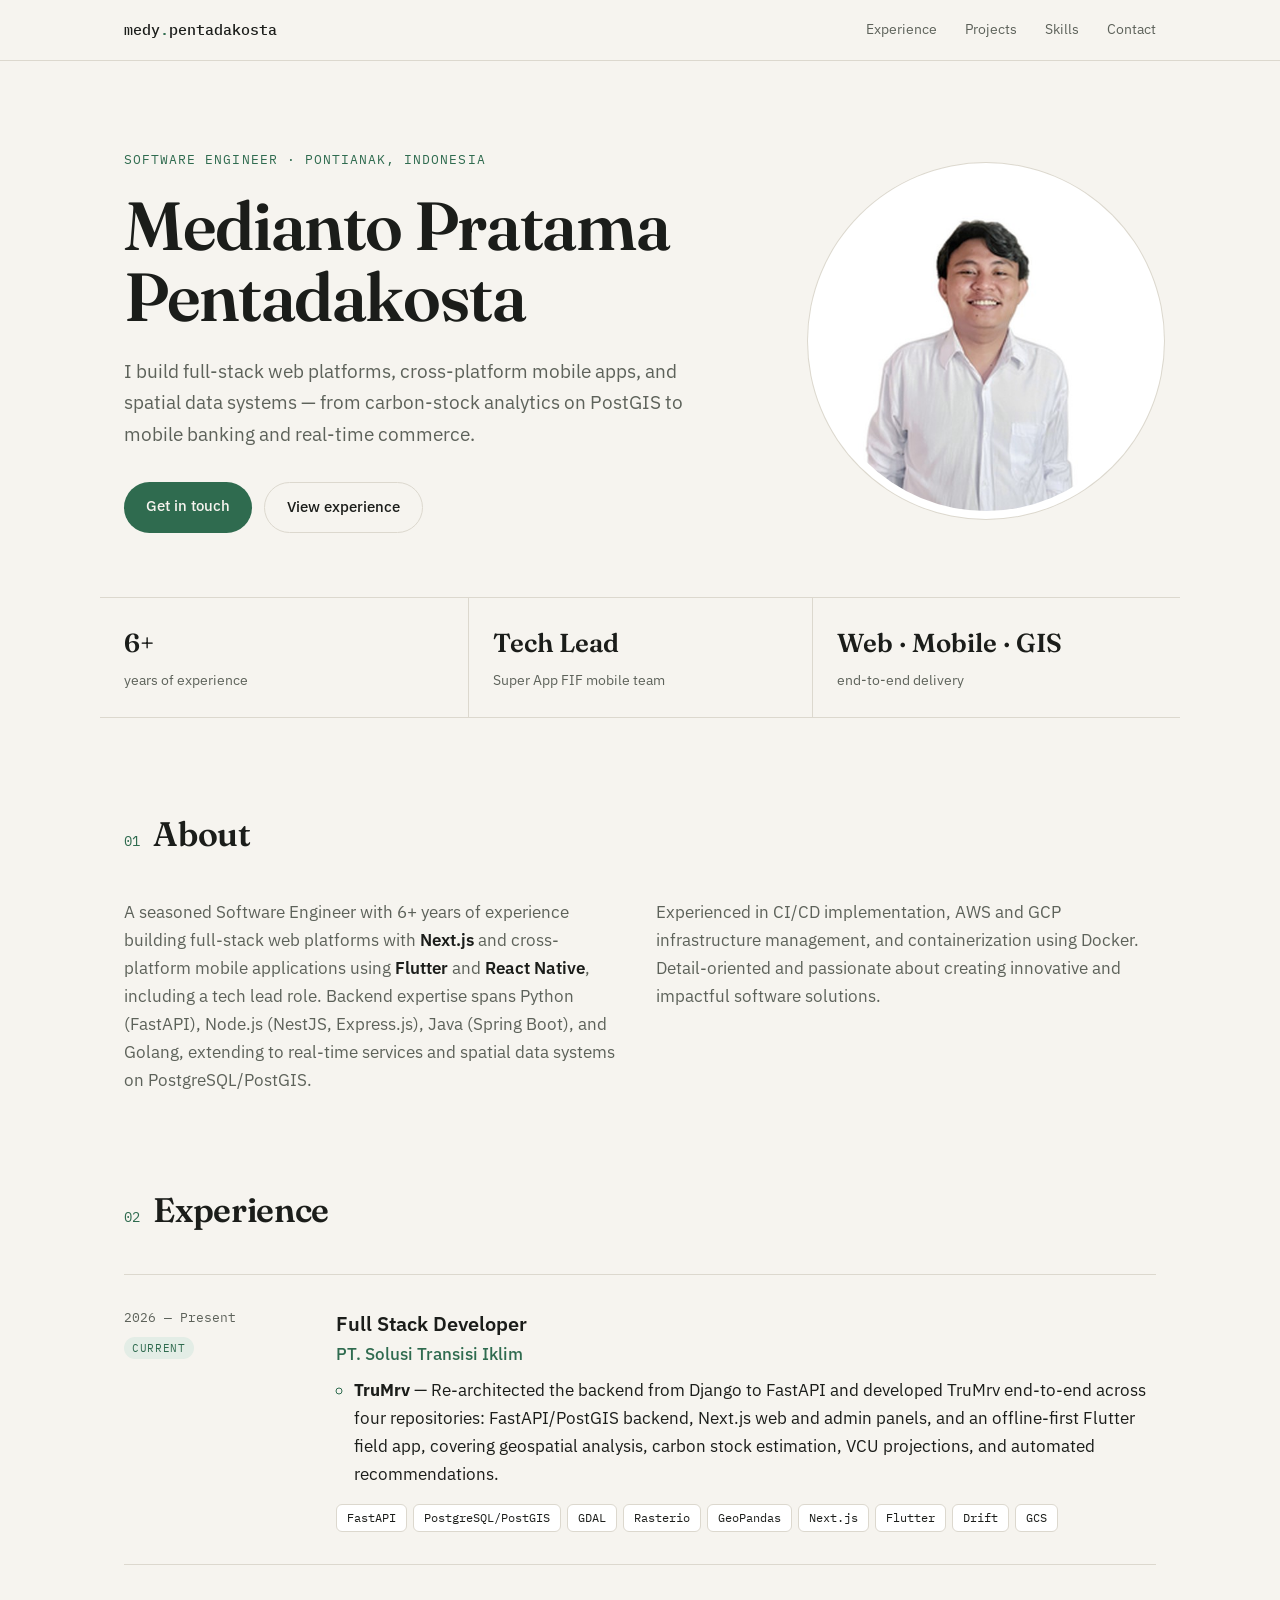
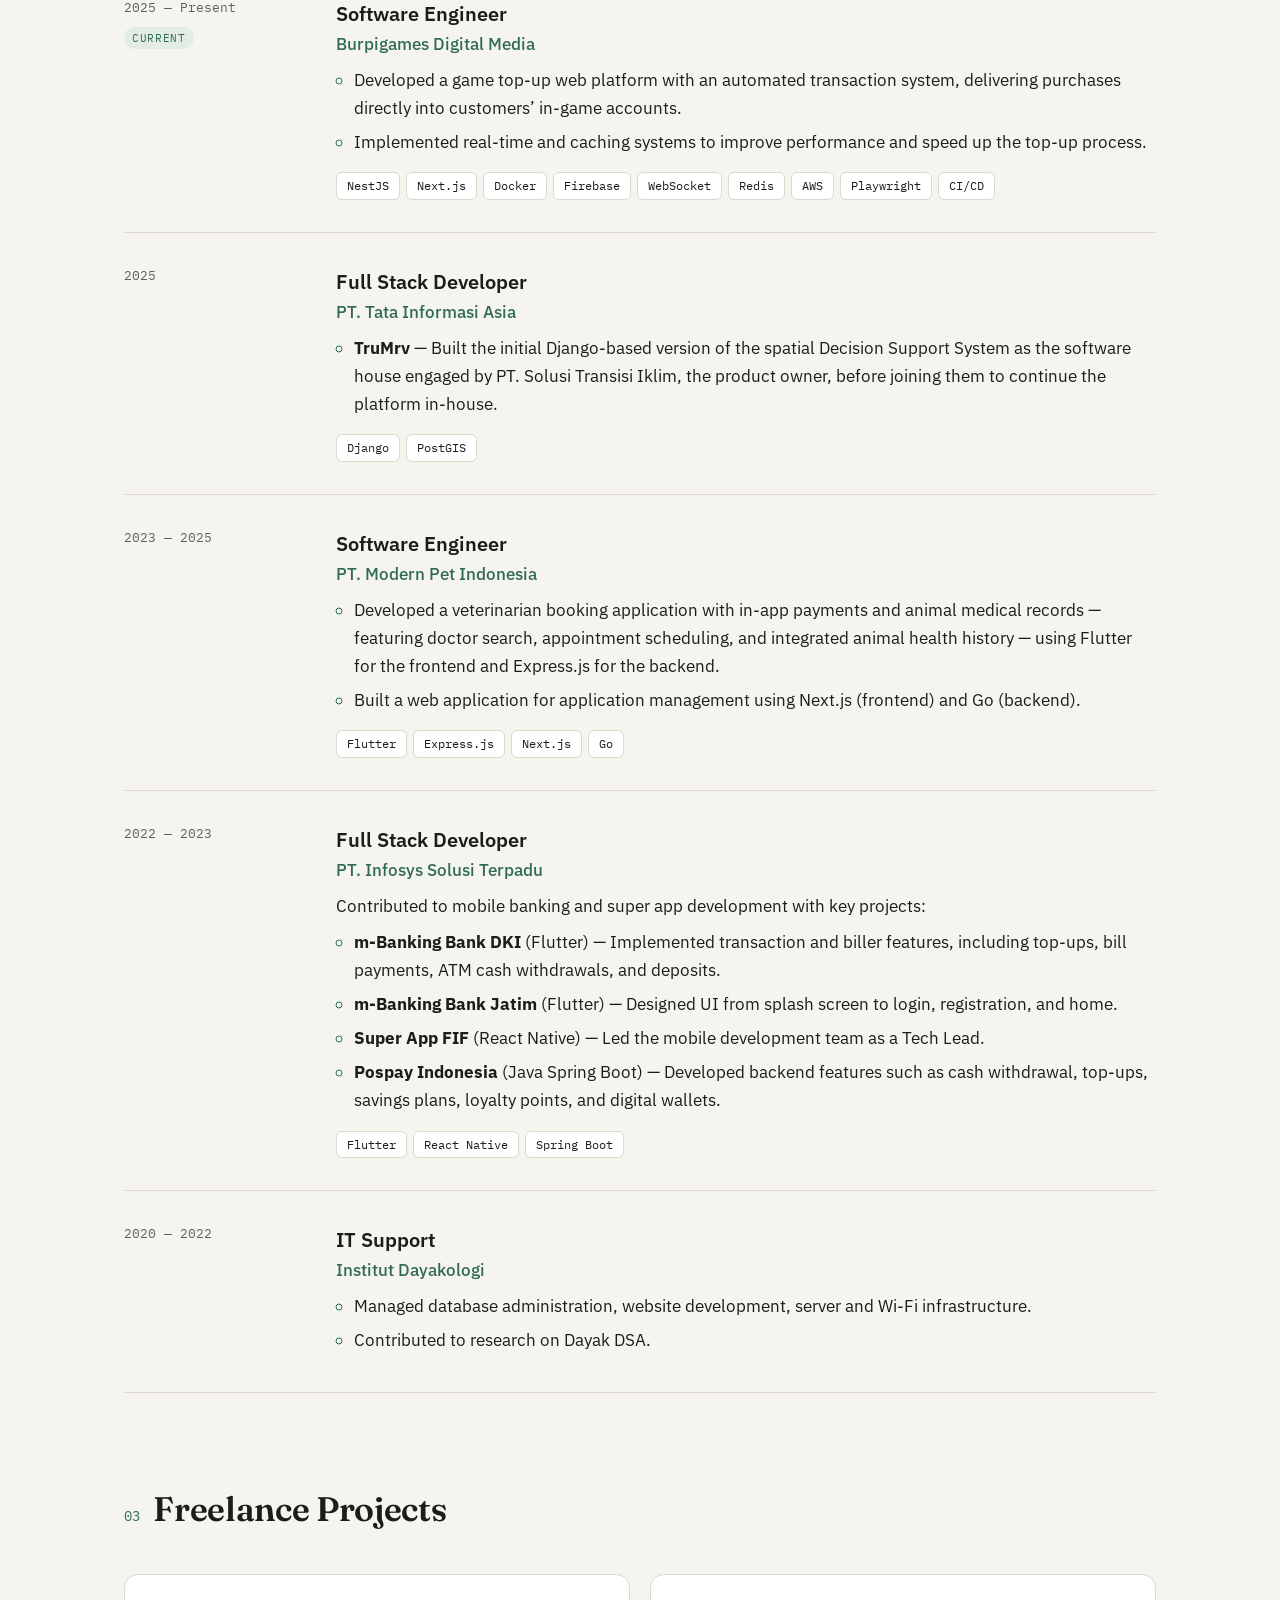
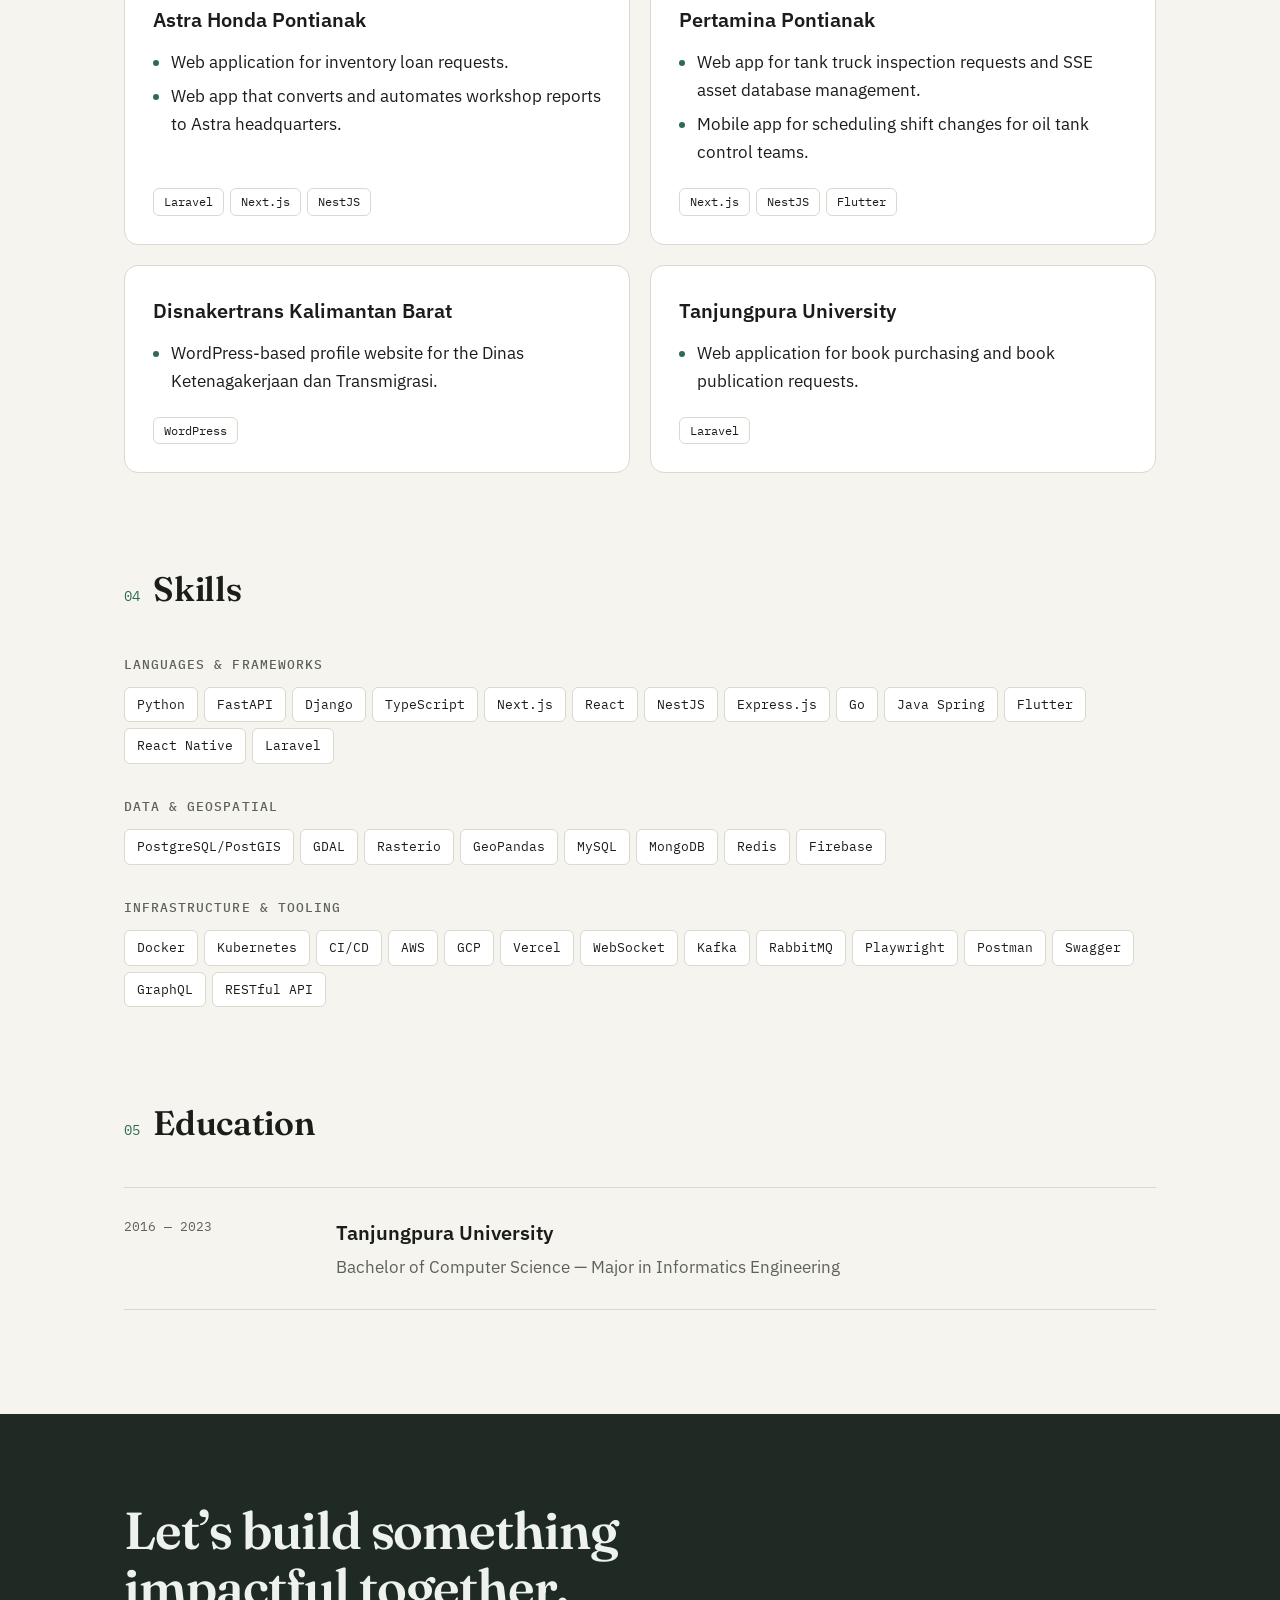
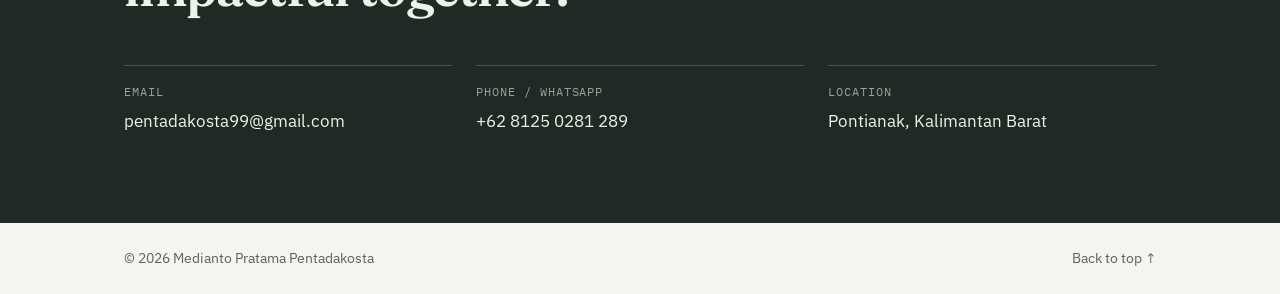
==== index.html @ 388cc9a1 "init" ====
<!doctype html>
<html lang="en">
<head>
  <meta charset="utf-8">
  <meta name="viewport" content="width=device-width, initial-scale=1">
  <title>Medianto Pratama Pentadakosta — Software Engineer</title>
  <meta name="description" content="Software Engineer with 6+ years of experience building full-stack web platforms, cross-platform mobile apps, and geospatial systems.">
  <link rel="preconnect" href="https://fonts.googleapis.com">
  <link rel="preconnect" href="https://fonts.gstatic.com" crossorigin>
  <link href="https://fonts.googleapis.com/css2?family=Fraunces:opsz,wght@9..144,400;9..144,600&family=IBM+Plex+Mono:wght@400;500&family=IBM+Plex+Sans:wght@400;500;600&display=swap" rel="stylesheet">
  <link rel="stylesheet" href="style.css">
</head>
<body>
  <header class="topbar">
    <div class="wrap topbar-inner">
      <a href="#top" class="brand">medy<span>.</span>pentadakosta</a>
      <nav class="nav">
        <a href="#experience">Experience</a>
        <a href="#projects">Projects</a>
        <a href="#skills">Skills</a>
        <a href="#contact">Contact</a>
      </nav>
    </div>
  </header>

  <main id="top">
    <!-- Hero -->
    <section class="hero wrap">
      <div class="hero-text">
        <p class="eyebrow">Software Engineer · Pontianak, Indonesia</p>
        <h1>Medianto Pratama<br>Pentadakosta</h1>
        <p class="lead">
          I build full-stack web platforms, cross-platform mobile apps, and
          spatial data systems — from carbon-stock analytics on PostGIS to
          mobile banking and real-time commerce.
        </p>
        <div class="hero-actions">
          <a class="btn btn-primary" href="mailto:pentadakosta99@gmail.com">Get in touch</a>
          <a class="btn btn-ghost" href="#experience">View experience</a>
        </div>
      </div>
      <figure class="hero-photo">
        <img src="assets/profile.jpg" alt="Portrait of Medianto Pratama Pentadakosta" width="520" height="520">
      </figure>
    </section>

    <!-- Stats -->
    <section class="wrap stats" aria-label="Highlights">
      <div class="stat"><strong>6+</strong><span>years of experience</span></div>
      <div class="stat"><strong>Tech Lead</strong><span>Super App FIF mobile team</span></div>
      <div class="stat"><strong>Web · Mobile · GIS</strong><span>end-to-end delivery</span></div>
    </section>

    <!-- About -->
    <section class="wrap section" id="about">
      <h2 class="section-title"><span class="num">01</span> About</h2>
      <div class="about">
        <p>
          A seasoned Software Engineer with 6+ years of experience building
          full-stack web platforms with <b>Next.js</b> and cross-platform mobile
          applications using <b>Flutter</b> and <b>React Native</b>, including a
          tech lead role. Backend expertise spans Python (FastAPI), Node.js
          (NestJS, Express.js), Java (Spring Boot), and Golang, extending to
          real-time services and spatial data systems on PostgreSQL/PostGIS.
        </p>
        <p>
          Experienced in CI/CD implementation, AWS and GCP infrastructure
          management, and containerization using Docker. Detail-oriented and
          passionate about creating innovative and impactful software solutions.
        </p>
      </div>
    </section>

    <!-- Experience -->
    <section class="wrap section" id="experience">
      <h2 class="section-title"><span class="num">02</span> Experience</h2>

      <ol class="timeline">
        <li class="job">
          <div class="job-meta">
            <span class="period">2026 — Present</span>
            <span class="badge">Current</span>
          </div>
          <div class="job-body">
            <h3>Full Stack Developer</h3>
            <p class="company">PT. Solusi Transisi Iklim</p>
            <ul>
              <li><b>TruMrv</b> — Re-architected the backend from Django to FastAPI and developed TruMrv end-to-end across four repositories: FastAPI/PostGIS backend, Next.js web and admin panels, and an offline-first Flutter field app, covering geospatial analysis, carbon stock estimation, VCU projections, and automated recommendations.</li>
            </ul>
            <ul class="tags">
              <li>FastAPI</li><li>PostgreSQL/PostGIS</li><li>GDAL</li><li>Rasterio</li><li>GeoPandas</li><li>Next.js</li><li>Flutter</li><li>Drift</li><li>GCS</li>
            </ul>
          </div>
        </li>

        <li class="job">
          <div class="job-meta">
            <span class="period">2025 — Present</span>
            <span class="badge">Current</span>
          </div>
          <div class="job-body">
            <h3>Software Engineer</h3>
            <p class="company">Burpigames Digital Media</p>
            <ul>
              <li>Developed a game top-up web platform with an automated transaction system, delivering purchases directly into customers’ in-game accounts.</li>
              <li>Implemented real-time and caching systems to improve performance and speed up the top-up process.</li>
            </ul>
            <ul class="tags">
              <li>NestJS</li><li>Next.js</li><li>Docker</li><li>Firebase</li><li>WebSocket</li><li>Redis</li><li>AWS</li><li>Playwright</li><li>CI/CD</li>
            </ul>
          </div>
        </li>

        <li class="job">
          <div class="job-meta">
            <span class="period">2025</span>
          </div>
          <div class="job-body">
            <h3>Full Stack Developer</h3>
            <p class="company">PT. Tata Informasi Asia</p>
            <ul>
              <li><b>TruMrv</b> — Built the initial Django-based version of the spatial Decision Support System as the software house engaged by PT. Solusi Transisi Iklim, the product owner, before joining them to continue the platform in-house.</li>
            </ul>
            <ul class="tags"><li>Django</li><li>PostGIS</li></ul>
          </div>
        </li>

        <li class="job">
          <div class="job-meta">
            <span class="period">2023 — 2025</span>
          </div>
          <div class="job-body">
            <h3>Software Engineer</h3>
            <p class="company">PT. Modern Pet Indonesia</p>
            <ul>
              <li>Developed a veterinarian booking application with in-app payments and animal medical records — featuring doctor search, appointment scheduling, and integrated animal health history — using Flutter for the frontend and Express.js for the backend.</li>
              <li>Built a web application for application management using Next.js (frontend) and Go (backend).</li>
            </ul>
            <ul class="tags"><li>Flutter</li><li>Express.js</li><li>Next.js</li><li>Go</li></ul>
          </div>
        </li>

        <li class="job">
          <div class="job-meta">
            <span class="period">2022 — 2023</span>
          </div>
          <div class="job-body">
            <h3>Full Stack Developer</h3>
            <p class="company">PT. Infosys Solusi Terpadu</p>
            <p>Contributed to mobile banking and super app development with key projects:</p>
            <ul>
              <li><b>m-Banking Bank DKI</b> (Flutter) — Implemented transaction and biller features, including top-ups, bill payments, ATM cash withdrawals, and deposits.</li>
              <li><b>m-Banking Bank Jatim</b> (Flutter) — Designed UI from splash screen to login, registration, and home.</li>
              <li><b>Super App FIF</b> (React Native) — Led the mobile development team as a Tech Lead.</li>
              <li><b>Pospay Indonesia</b> (Java Spring Boot) — Developed backend features such as cash withdrawal, top-ups, savings plans, loyalty points, and digital wallets.</li>
            </ul>
            <ul class="tags"><li>Flutter</li><li>React Native</li><li>Spring Boot</li></ul>
          </div>
        </li>

        <li class="job">
          <div class="job-meta">
            <span class="period">2020 — 2022</span>
          </div>
          <div class="job-body">
            <h3>IT Support</h3>
            <p class="company">Institut Dayakologi</p>
            <ul>
              <li>Managed database administration, website development, server and Wi-Fi infrastructure.</li>
              <li>Contributed to research on Dayak DSA.</li>
            </ul>
          </div>
        </li>
      </ol>
    </section>

    <!-- Freelance -->
    <section class="wrap section" id="projects">
      <h2 class="section-title"><span class="num">03</span> Freelance Projects</h2>
      <div class="cards">
        <article class="card">
          <h3>Astra Honda Pontianak</h3>
          <ul>
            <li>Web application for inventory loan requests.</li>
            <li>Web app that converts and automates workshop reports to Astra headquarters.</li>
          </ul>
          <ul class="tags"><li>Laravel</li><li>Next.js</li><li>NestJS</li></ul>
        </article>
        <article class="card">
          <h3>Pertamina Pontianak</h3>
          <ul>
            <li>Web app for tank truck inspection requests and SSE asset database management.</li>
            <li>Mobile app for scheduling shift changes for oil tank control teams.</li>
          </ul>
          <ul class="tags"><li>Next.js</li><li>NestJS</li><li>Flutter</li></ul>
        </article>
        <article class="card">
          <h3>Disnakertrans Kalimantan Barat</h3>
          <ul>
            <li>WordPress-based profile website for the Dinas Ketenagakerjaan dan Transmigrasi.</li>
          </ul>
          <ul class="tags"><li>WordPress</li></ul>
        </article>
        <article class="card">
          <h3>Tanjungpura University</h3>
          <ul>
            <li>Web application for book purchasing and book publication requests.</li>
          </ul>
          <ul class="tags"><li>Laravel</li></ul>
        </article>
      </div>
    </section>

    <!-- Skills -->
    <section class="wrap section" id="skills">
      <h2 class="section-title"><span class="num">04</span> Skills</h2>
      <div class="skills">
        <div class="skill-group">
          <h3>Languages &amp; Frameworks</h3>
          <ul class="tags tags-lg">
            <li>Python</li><li>FastAPI</li><li>Django</li><li>TypeScript</li><li>Next.js</li><li>React</li><li>NestJS</li><li>Express.js</li><li>Go</li><li>Java Spring</li><li>Flutter</li><li>React Native</li><li>Laravel</li>
          </ul>
        </div>
        <div class="skill-group">
          <h3>Data &amp; Geospatial</h3>
          <ul class="tags tags-lg">
            <li>PostgreSQL/PostGIS</li><li>GDAL</li><li>Rasterio</li><li>GeoPandas</li><li>MySQL</li><li>MongoDB</li><li>Redis</li><li>Firebase</li>
          </ul>
        </div>
        <div class="skill-group">
          <h3>Infrastructure &amp; Tooling</h3>
          <ul class="tags tags-lg">
            <li>Docker</li><li>Kubernetes</li><li>CI/CD</li><li>AWS</li><li>GCP</li><li>Vercel</li><li>WebSocket</li><li>Kafka</li><li>RabbitMQ</li><li>Playwright</li><li>Postman</li><li>Swagger</li><li>GraphQL</li><li>RESTful API</li>
          </ul>
        </div>
      </div>
    </section>

    <!-- Education -->
    <section class="wrap section" id="education">
      <h2 class="section-title"><span class="num">05</span> Education</h2>
      <div class="edu">
        <span class="period">2016 — 2023</span>
        <div>
          <h3>Tanjungpura University</h3>
          <p>Bachelor of Computer Science — Major in Informatics Engineering</p>
        </div>
      </div>
    </section>

    <!-- Contact -->
    <section class="contact" id="contact">
      <div class="wrap">
        <h2>Let’s build something<br>impactful together.</h2>
        <div class="contact-list">
          <a href="mailto:pentadakosta99@gmail.com">
            <span class="label">Email</span>
            pentadakosta99@gmail.com
          </a>
          <a href="https://wa.me/6281250281289">
            <span class="label">Phone / WhatsApp</span>
            +62 8125 0281 289
          </a>
          <div>
            <span class="label">Location</span>
            Pontianak, Kalimantan Barat
          </div>
        </div>
      </div>
    </section>
  </main>

  <footer class="footer wrap">
    <p>© 2026 Medianto Pratama Pentadakosta</p>
    <a href="#top">Back to top ↑</a>
  </footer>
</body>
</html>
---- style.css ----
:root {
  --bg: #f6f4ef;
  --surface: #ffffff;
  --ink: #1b1d1a;
  --muted: #5d625a;
  --line: #dcd8ce;
  --accent: #2f6b4f;
  --accent-soft: #e3ede6;
  --contact-bg: #1f2a24;
  --contact-ink: #eef2ec;

  --serif: "Fraunces", Georgia, serif;
  --sans: "IBM Plex Sans", system-ui, -apple-system, sans-serif;
  --mono: "IBM Plex Mono", ui-monospace, monospace;
}

@media (prefers-color-scheme: dark) {
  :root {
    --bg: #131614;
    --surface: #1a1e1b;
    --ink: #e9ece6;
    --muted: #9ba39a;
    --line: #2c322e;
    --accent: #7cc49e;
    --accent-soft: #1f2f26;
    --contact-bg: #0d100e;
    --contact-ink: #e9ece6;
  }
}

* { box-sizing: border-box; }

html { scroll-behavior: smooth; scroll-padding-top: 72px; }

body {
  margin: 0;
  background: var(--bg);
  color: var(--ink);
  font-family: var(--sans);
  font-size: 17px;
  line-height: 1.65;
  -webkit-font-smoothing: antialiased;
}

a { color: inherit; }

.wrap {
  width: 100%;
  max-width: 1080px;
  margin: 0 auto;
  padding: 0 24px;
}

/* Top bar */
.topbar {
  position: sticky;
  top: 0;
  z-index: 10;
  background: color-mix(in srgb, var(--bg) 85%, transparent);
  backdrop-filter: blur(10px);
  border-bottom: 1px solid var(--line);
}
.topbar-inner {
  display: flex;
  align-items: center;
  justify-content: space-between;
  height: 60px;
}
.brand {
  font-family: var(--mono);
  font-weight: 500;
  font-size: 15px;
  text-decoration: none;
}
.brand span { color: var(--accent); }
.nav { display: flex; gap: 28px; }
.nav a {
  font-size: 14px;
  color: var(--muted);
  text-decoration: none;
  transition: color .2s;
}
.nav a:hover { color: var(--ink); }

/* Hero */
.hero {
  display: grid;
  grid-template-columns: 1.4fr 1fr;
  gap: 56px;
  align-items: center;
  padding-top: 88px;
  padding-bottom: 64px;
}
.eyebrow {
  font-family: var(--mono);
  font-size: 13px;
  letter-spacing: .08em;
  text-transform: uppercase;
  color: var(--accent);
  margin: 0 0 20px;
}
h1 {
  font-family: var(--serif);
  font-weight: 600;
  font-size: clamp(40px, 6vw, 68px);
  line-height: 1.04;
  letter-spacing: -0.02em;
  margin: 0 0 24px;
}
.lead {
  font-size: 19px;
  color: var(--muted);
  max-width: 34em;
  margin: 0 0 32px;
}
.hero-actions { display: flex; gap: 12px; flex-wrap: wrap; }
.btn {
  display: inline-block;
  padding: 12px 22px;
  border-radius: 999px;
  font-size: 15px;
  font-weight: 500;
  text-decoration: none;
  transition: transform .15s, background .2s;
}
.btn:hover { transform: translateY(-1px); }
.btn-primary { background: var(--accent); color: var(--bg); }
.btn-ghost { border: 1px solid var(--line); }
.btn-ghost:hover { background: var(--surface); }

.hero-photo {
  margin: 0;
  justify-self: end;
  width: 100%;
  max-width: 340px;
  aspect-ratio: 1;
  border-radius: 50%;
  overflow: hidden;
  background: #fff;
  box-shadow: 0 0 0 8px var(--surface), 0 0 0 9px var(--line);
}
.hero-photo img { width: 100%; height: 100%; object-fit: cover; display: block; }

/* Stats */
.stats {
  display: grid;
  grid-template-columns: repeat(3, 1fr);
  border-top: 1px solid var(--line);
  border-bottom: 1px solid var(--line);
  padding-top: 0;
  padding-bottom: 0;
}
.stat { padding: 24px 0; }
.stat + .stat { padding-left: 24px; border-left: 1px solid var(--line); }
.stat strong {
  display: block;
  font-family: var(--serif);
  font-weight: 600;
  font-size: 26px;
}
.stat span { font-size: 14px; color: var(--muted); }

/* Sections */
.section { padding-top: 88px; }
.section-title {
  display: flex;
  align-items: baseline;
  gap: 14px;
  font-family: var(--serif);
  font-weight: 600;
  font-size: 34px;
  letter-spacing: -0.01em;
  margin: 0 0 36px;
}
.num {
  font-family: var(--mono);
  font-size: 14px;
  font-weight: 400;
  color: var(--accent);
}

.about {
  display: grid;
  grid-template-columns: 1fr 1fr;
  gap: 32px;
}
.about p { margin: 0; color: var(--muted); }
.about b { color: var(--ink); font-weight: 600; }

/* Timeline */
.timeline { list-style: none; margin: 0; padding: 0; }
.job {
  display: grid;
  grid-template-columns: 180px 1fr;
  gap: 32px;
  padding: 32px 0;
  border-top: 1px solid var(--line);
}
.job:last-child { border-bottom: 1px solid var(--line); }
.job-meta { display: flex; flex-direction: column; align-items: flex-start; gap: 8px; }
.period {
  font-family: var(--mono);
  font-size: 13px;
  color: var(--muted);
  white-space: nowrap;
}
.badge {
  font-family: var(--mono);
  font-size: 11px;
  text-transform: uppercase;
  letter-spacing: .06em;
  padding: 2px 8px;
  border-radius: 999px;
  background: var(--accent-soft);
  color: var(--accent);
}
.job h3, .card h3, .edu h3 {
  font-size: 20px;
  font-weight: 600;
  margin: 0;
}
.company { margin: 2px 0 14px; color: var(--accent); font-weight: 500; }
.job-body > p { margin: 0 0 8px; }
.job-body ul:not(.tags), .card ul:not(.tags) {
  margin: 0;
  padding-left: 18px;
}
.job-body li, .card li { margin-bottom: 6px; }
.job-body li::marker, .card li::marker { color: var(--accent); }

/* Tags */
.tags {
  list-style: none;
  display: flex;
  flex-wrap: wrap;
  gap: 6px;
  padding: 0;
  margin: 16px 0 0;
}
.tags li {
  font-family: var(--mono);
  font-size: 12px;
  padding: 3px 10px;
  border: 1px solid var(--line);
  border-radius: 6px;
  background: var(--surface);
  margin: 0;
}
.tags-lg li { font-size: 13px; padding: 6px 12px; }

/* Cards */
.cards {
  display: grid;
  grid-template-columns: repeat(2, 1fr);
  gap: 20px;
}
.card {
  background: var(--surface);
  border: 1px solid var(--line);
  border-radius: 14px;
  padding: 28px;
  display: flex;
  flex-direction: column;
  transition: border-color .2s, transform .2s;
}
.card:hover { border-color: var(--accent); transform: translateY(-2px); }
.card h3 { margin-bottom: 12px; }
.card .tags { margin-top: auto; padding-top: 16px; }

/* Skills */
.skills { display: grid; gap: 32px; }
.skill-group h3 {
  font-family: var(--mono);
  font-size: 13px;
  font-weight: 500;
  text-transform: uppercase;
  letter-spacing: .08em;
  color: var(--muted);
  margin: 0;
}
.skill-group .tags { margin-top: 12px; }

/* Education */
.edu {
  display: grid;
  grid-template-columns: 180px 1fr;
  gap: 32px;
  padding: 28px 0;
  border-top: 1px solid var(--line);
  border-bottom: 1px solid var(--line);
}
.edu p { margin: 4px 0 0; color: var(--muted); }

/* Contact */
.contact {
  margin-top: 104px;
  background: var(--contact-bg);
  color: var(--contact-ink);
  padding: 88px 0;
}
.contact h2 {
  font-family: var(--serif);
  font-weight: 600;
  font-size: clamp(32px, 5vw, 52px);
  line-height: 1.1;
  letter-spacing: -0.02em;
  margin: 0 0 48px;
}
.contact-list {
  display: grid;
  grid-template-columns: repeat(3, 1fr);
  gap: 24px;
}
.contact-list > * {
  display: block;
  text-decoration: none;
  padding-top: 16px;
  border-top: 1px solid rgba(255, 255, 255, .2);
  font-size: 17px;
  overflow-wrap: anywhere;
}
.contact-list a:hover { color: #9fd8b8; }
.label {
  display: block;
  font-family: var(--mono);
  font-size: 12px;
  text-transform: uppercase;
  letter-spacing: .08em;
  opacity: .6;
  margin-bottom: 6px;
}

.footer {
  display: flex;
  justify-content: space-between;
  padding-top: 24px;
  padding-bottom: 24px;
  font-size: 14px;
  color: var(--muted);
}
.footer p { margin: 0; }
.footer a { text-decoration: none; }

/* Responsive */
@media (max-width: 820px) {
  .nav { display: none; }
  .hero {
    grid-template-columns: 1fr;
    gap: 40px;
    padding-top: 48px;
  }
  .hero-photo { order: -1; justify-self: start; max-width: 160px; }
  .about, .cards, .contact-list { grid-template-columns: 1fr; }
  .stats { grid-template-columns: 1fr; }
  .stat + .stat { padding-left: 0; border-left: 0; border-top: 1px solid var(--line); }
  .job, .edu { grid-template-columns: 1fr; gap: 12px; }
  .job-meta { flex-direction: row; align-items: center; }
}

@media (max-width: 480px) {
  .wrap { padding: 0 16px; }
  body { font-size: 16px; }
  .section { padding-top: 64px; }
  .section-title { font-size: 28px; }
  .footer { flex-direction: column; gap: 8px; }
}
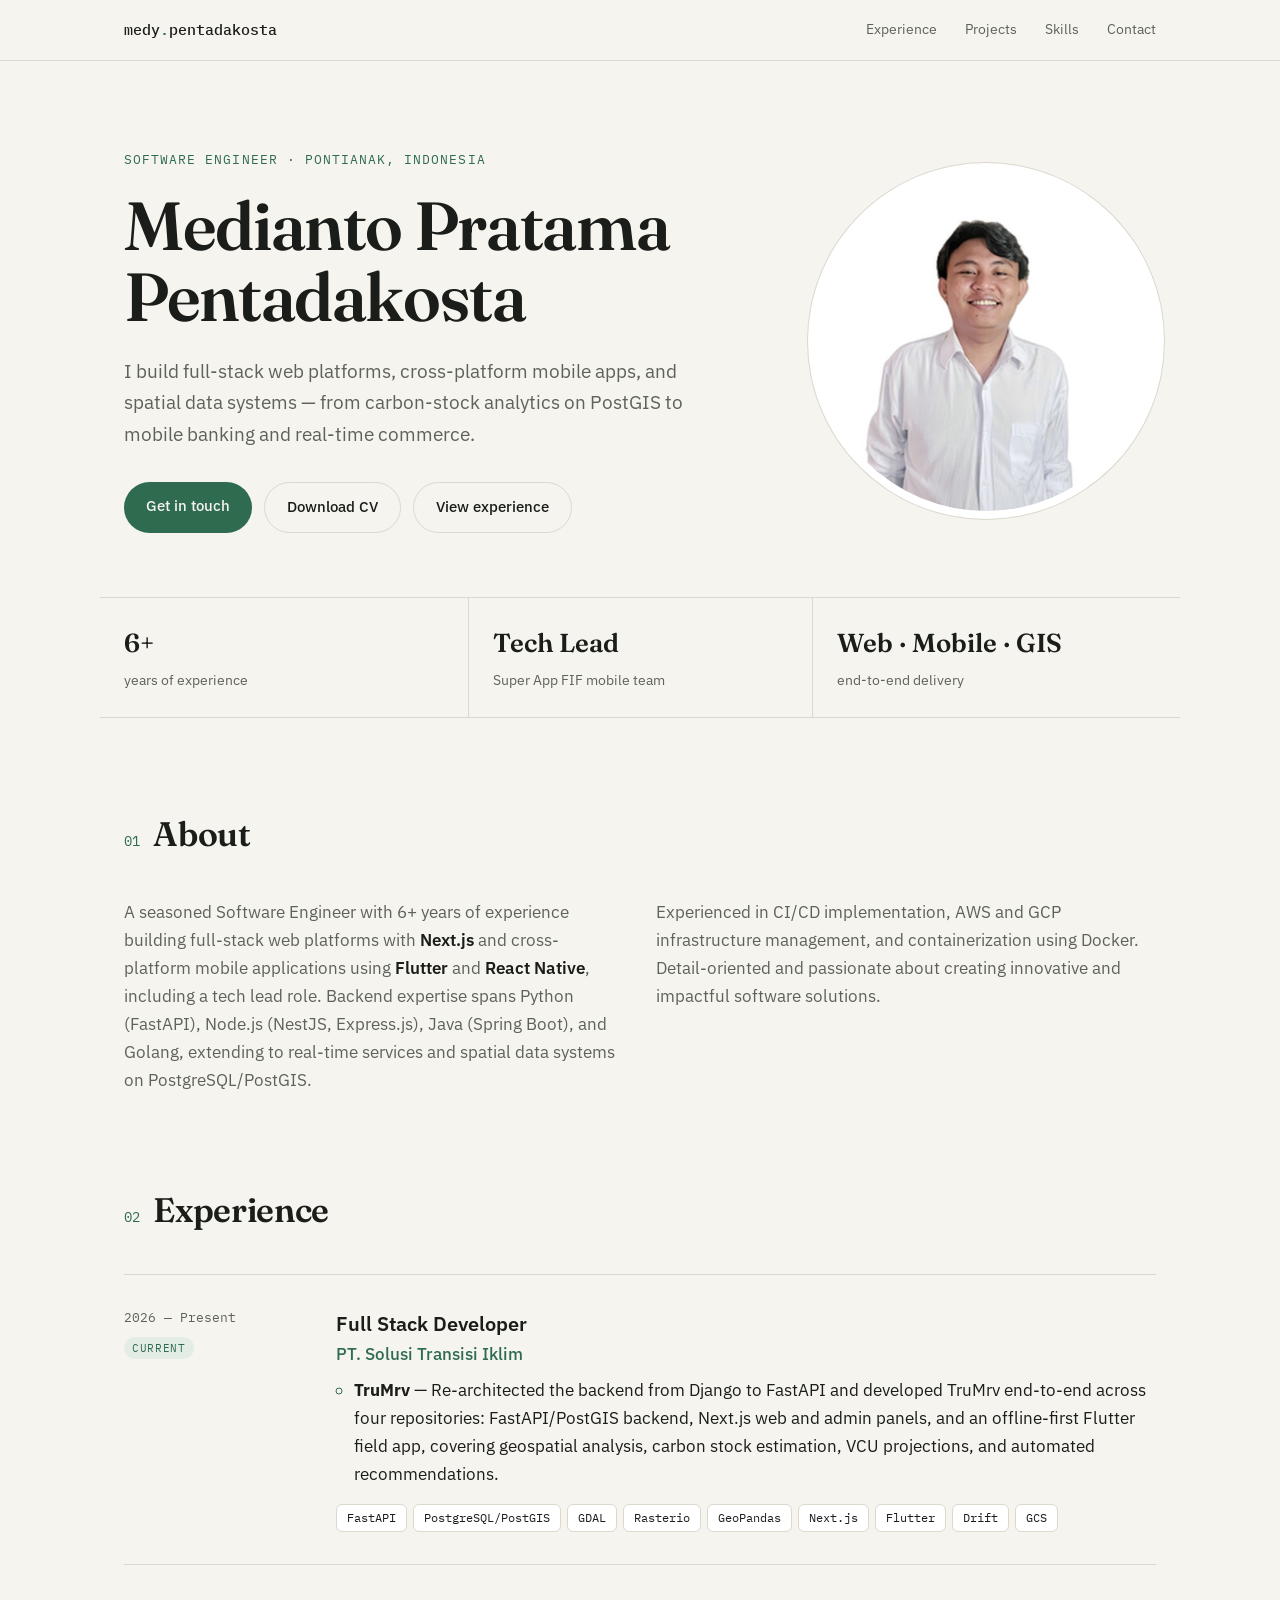
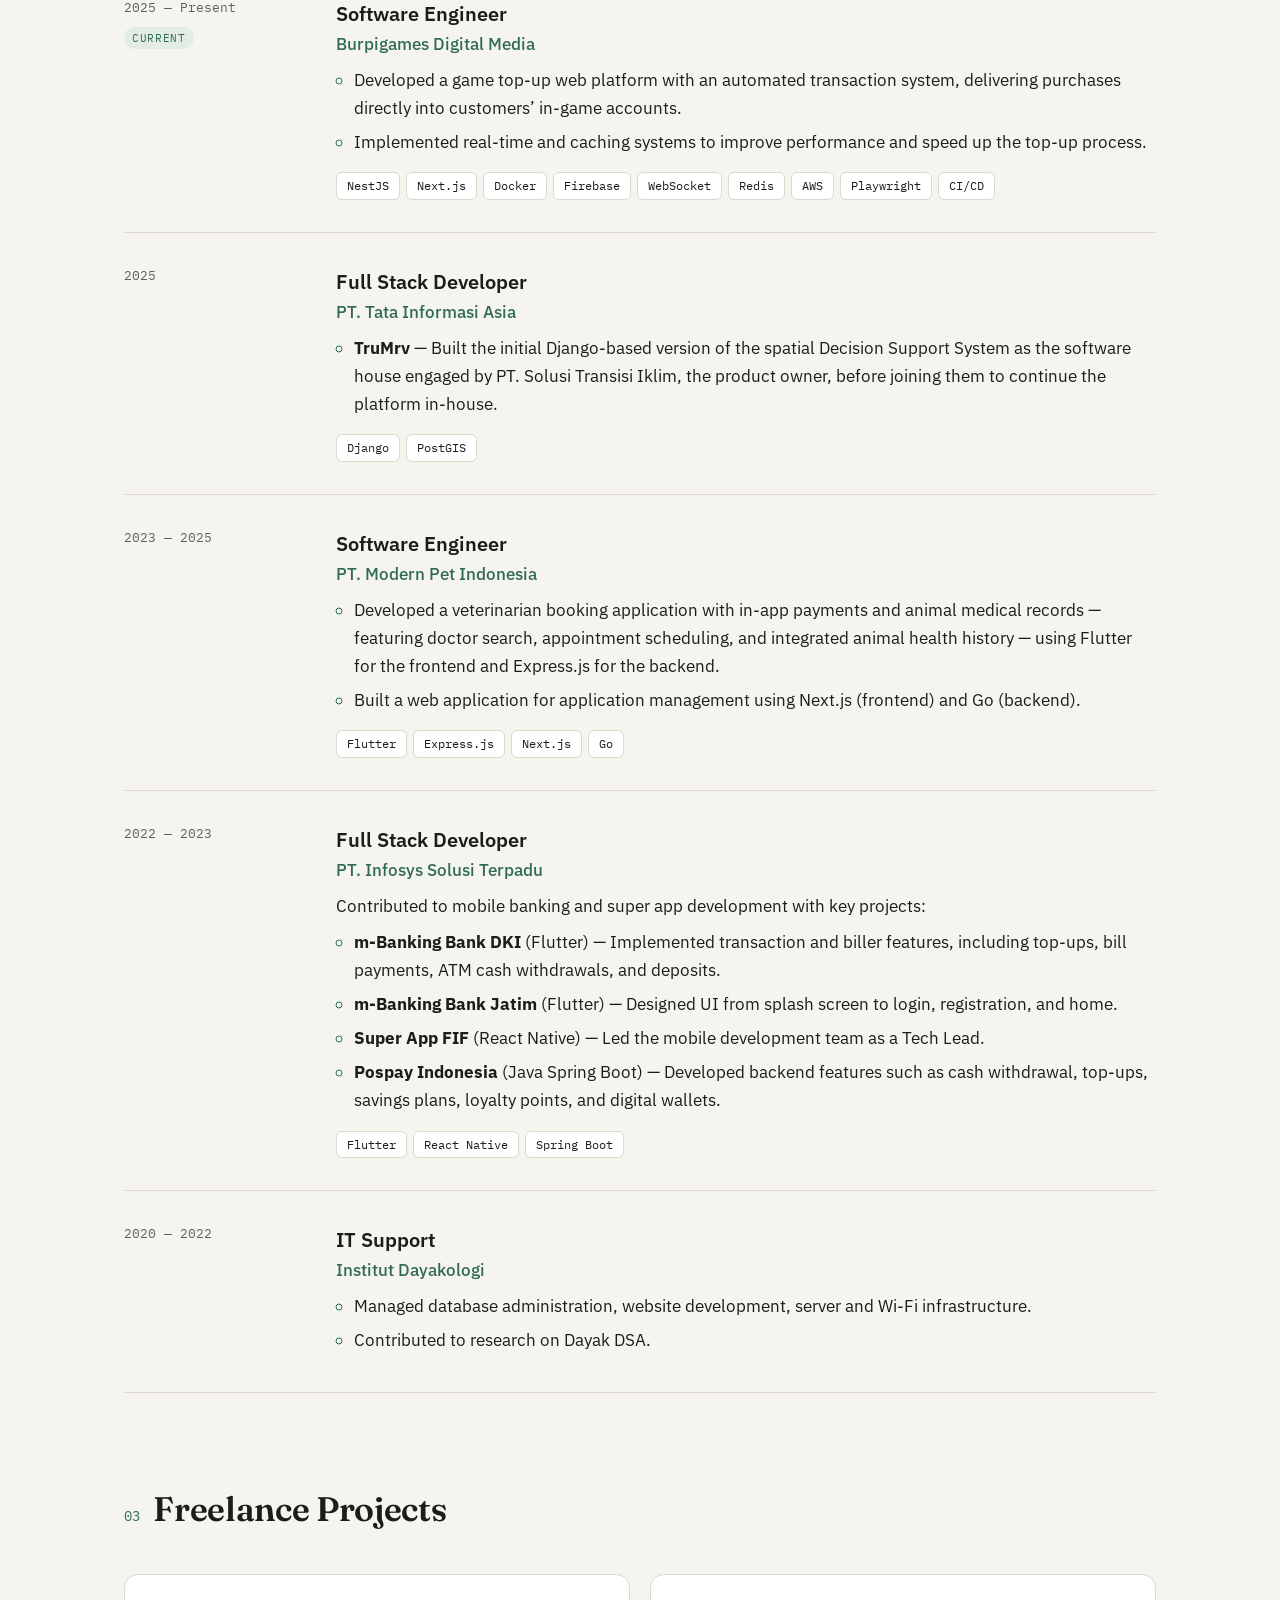
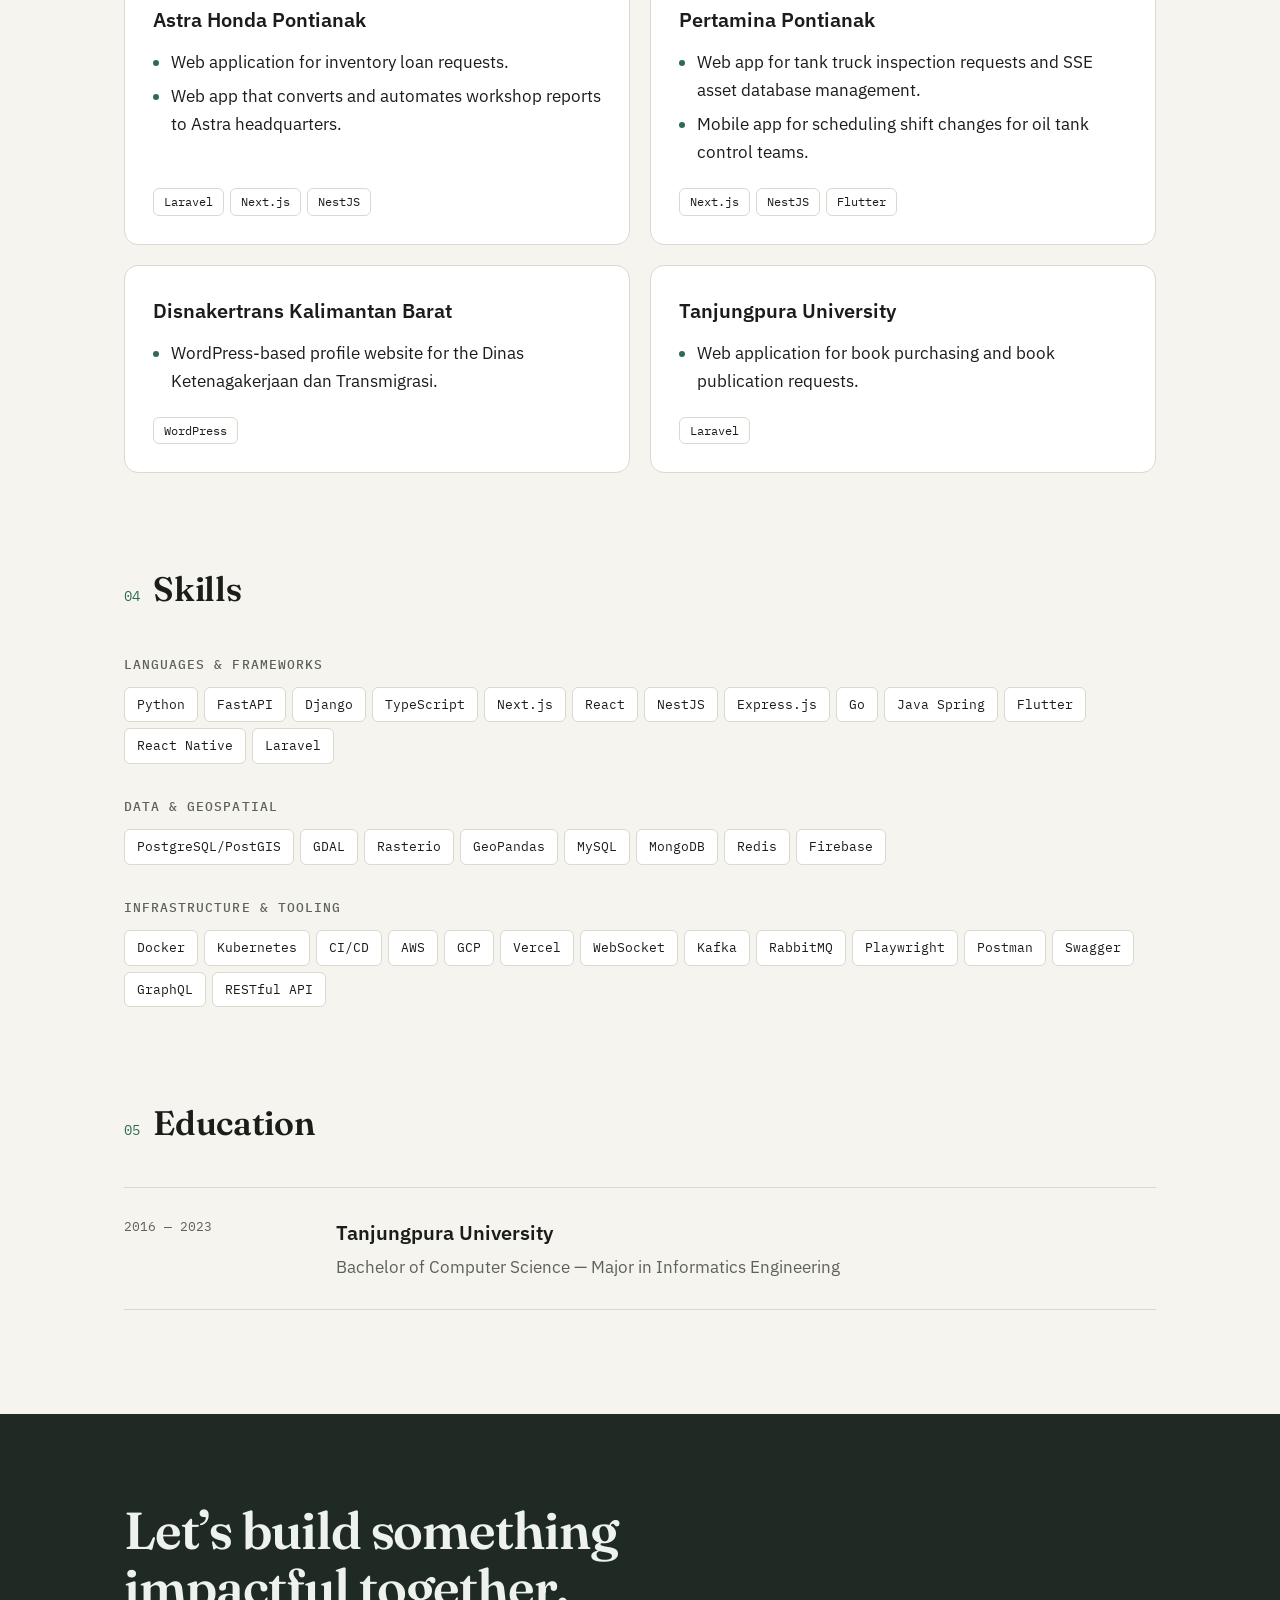
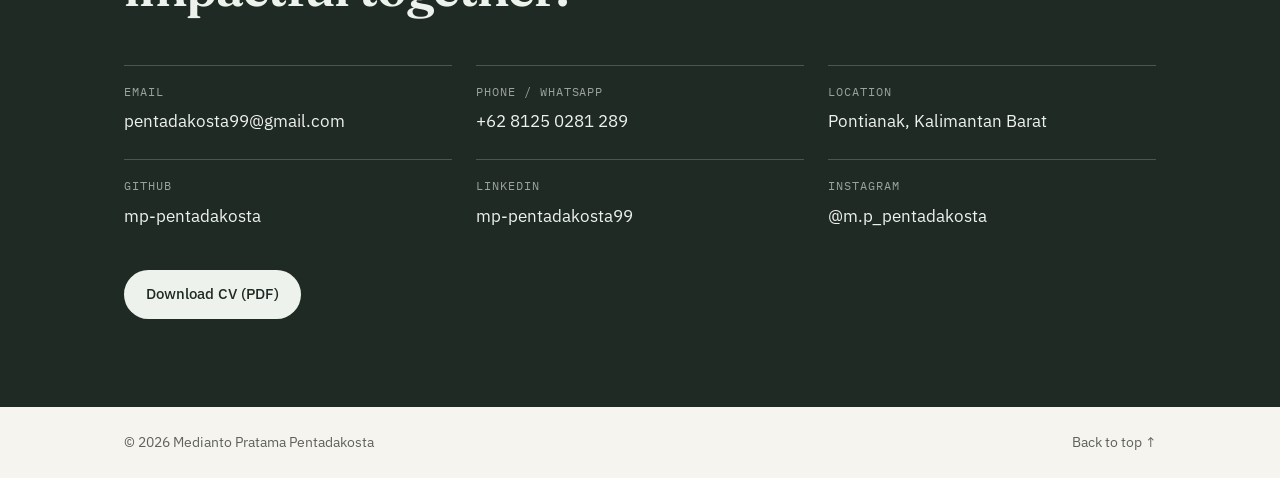
==== commit c4de2327: "Add CV downloads and social profile links" ====
--- a/index.html
+++ b/index.html
@@ -36,6 +36,7 @@
         </p>
         <div class="hero-actions">
           <a class="btn btn-primary" href="mailto:pentadakosta99@gmail.com">Get in touch</a>
+          <a class="btn btn-ghost" href="assets/Medianto-Pratama-Pentadakosta-CV.pdf" download>Download CV</a>
           <a class="btn btn-ghost" href="#experience">View experience</a>
         </div>
       </div>
@@ -265,7 +266,20 @@
             <span class="label">Location</span>
             Pontianak, Kalimantan Barat
           </div>
-        </div>
+          <a href="https://github.com/mp-pentadakosta" target="_blank" rel="noopener noreferrer">
+            <span class="label">GitHub</span>
+            mp-pentadakosta
+          </a>
+          <a href="https://www.linkedin.com/in/mp-pentadakosta99/" target="_blank" rel="noopener noreferrer">
+            <span class="label">LinkedIn</span>
+            mp-pentadakosta99
+          </a>
+          <a href="https://www.instagram.com/m.p_pentadakosta/" target="_blank" rel="noopener noreferrer">
+            <span class="label">Instagram</span>
+            @m.p_pentadakosta
+          </a>
+        </div>
+        <a class="btn btn-contact" href="assets/Medianto-Pratama-Pentadakosta-CV.pdf" download>Download CV (PDF)</a>
       </div>
     </section>
   </main>
--- a/style.css
+++ b/style.css
@@ -320,6 +320,11 @@
   overflow-wrap: anywhere;
 }
 .contact-list a:hover { color: #9fd8b8; }
+.btn-contact {
+  margin-top: 40px;
+  background: var(--contact-ink);
+  color: var(--contact-bg);
+}
 .label {
   display: block;
   font-family: var(--mono);
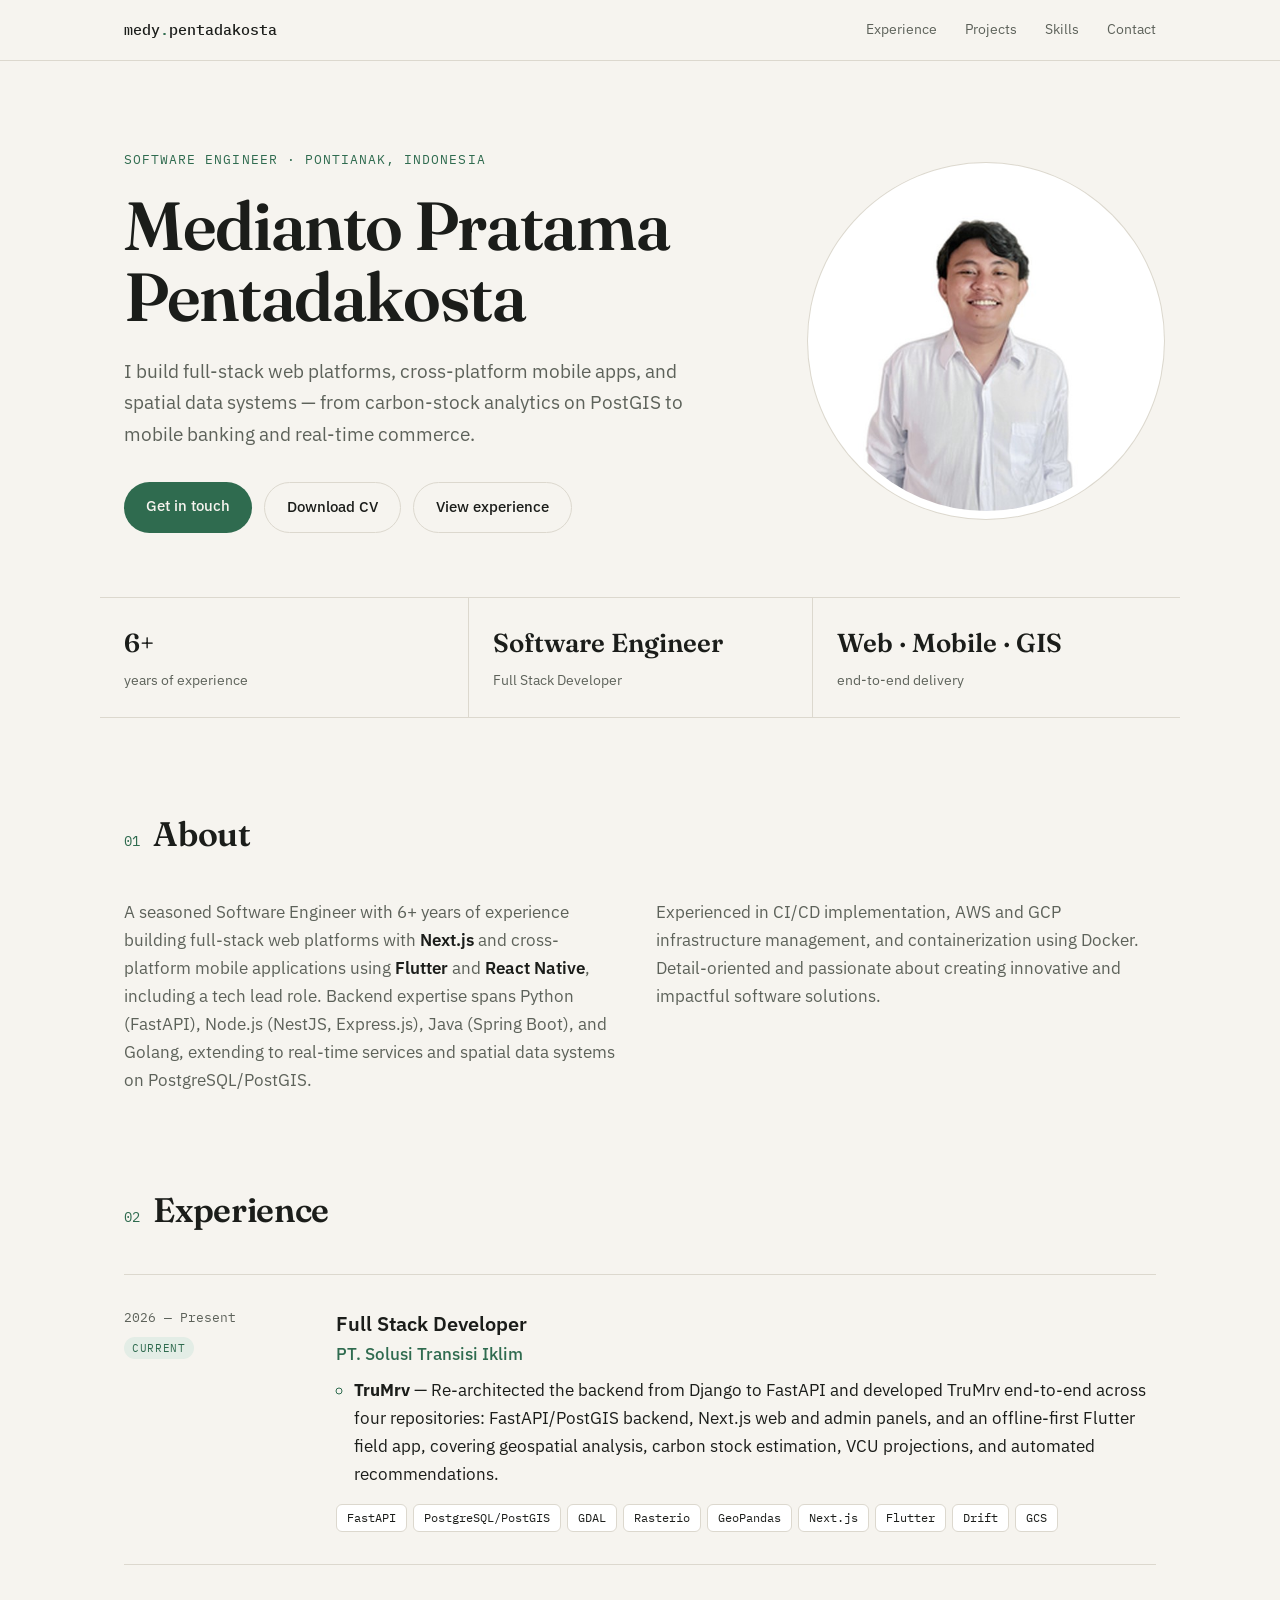
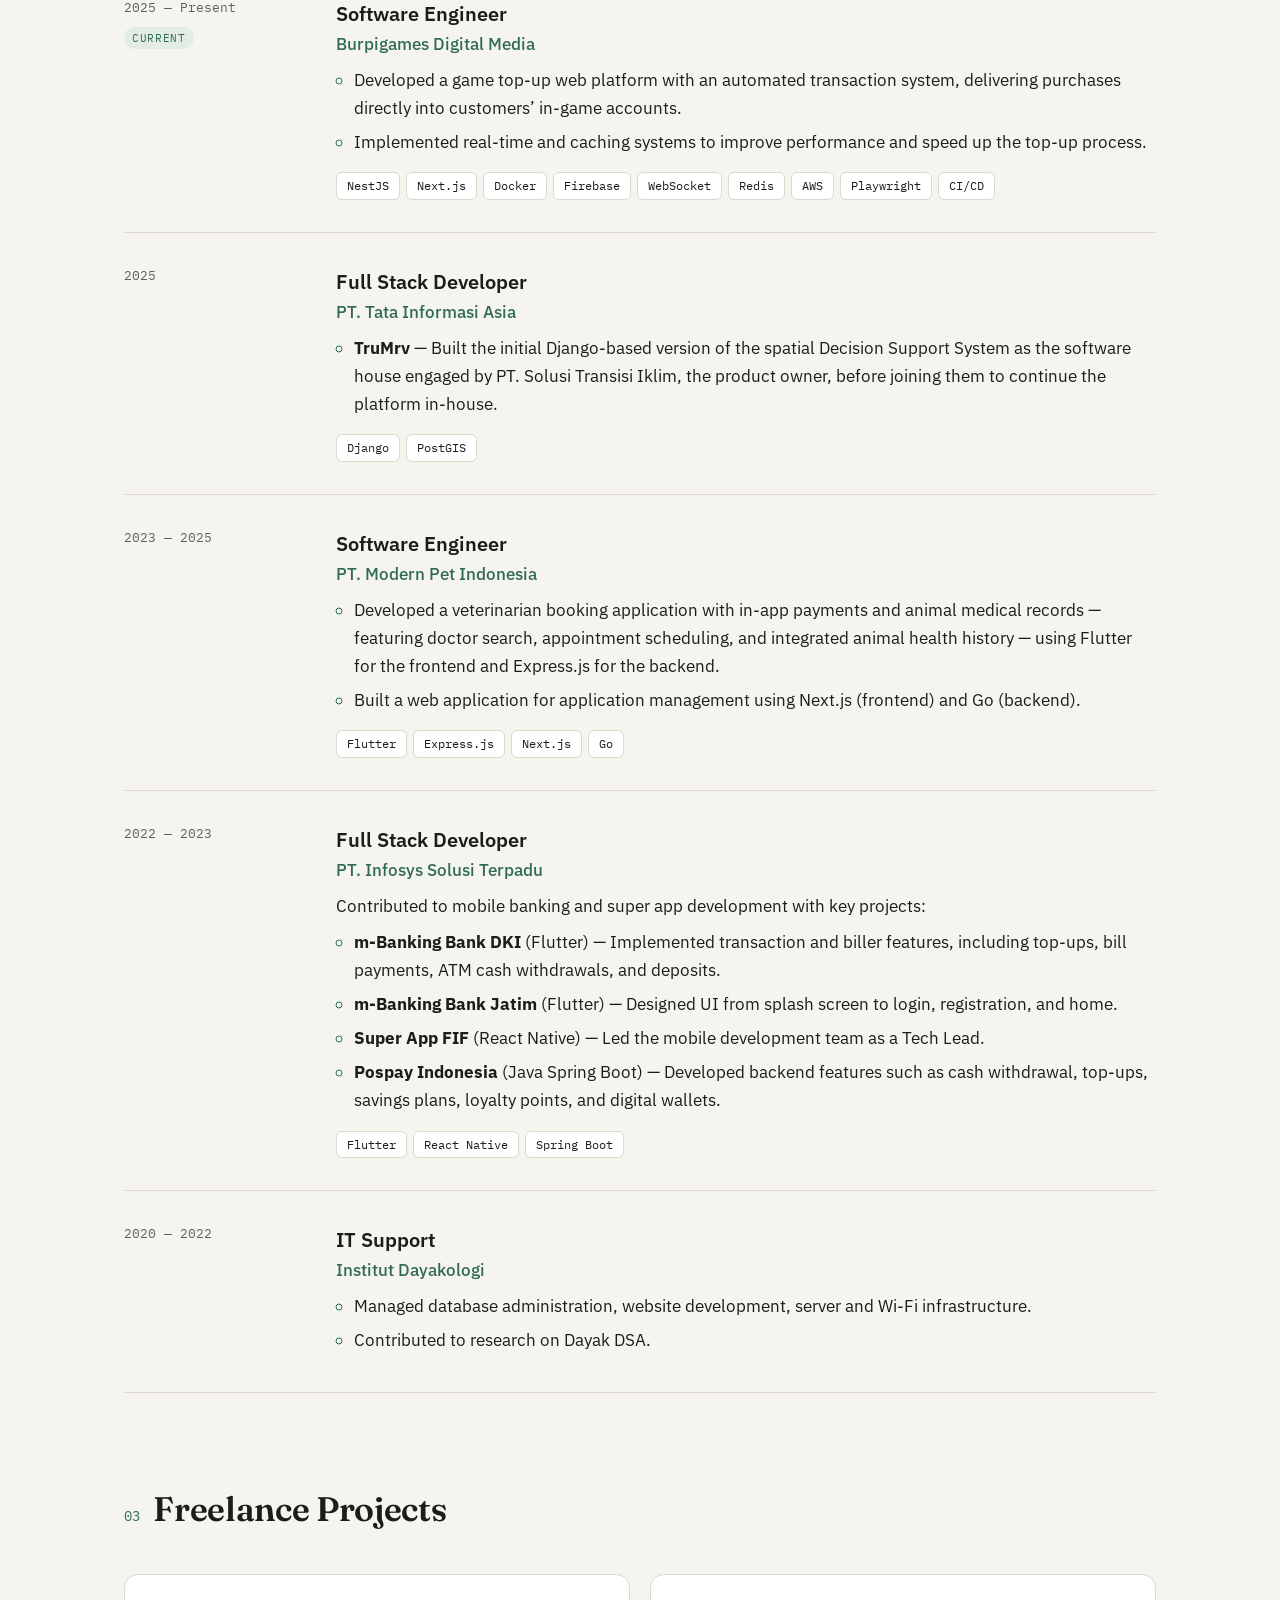
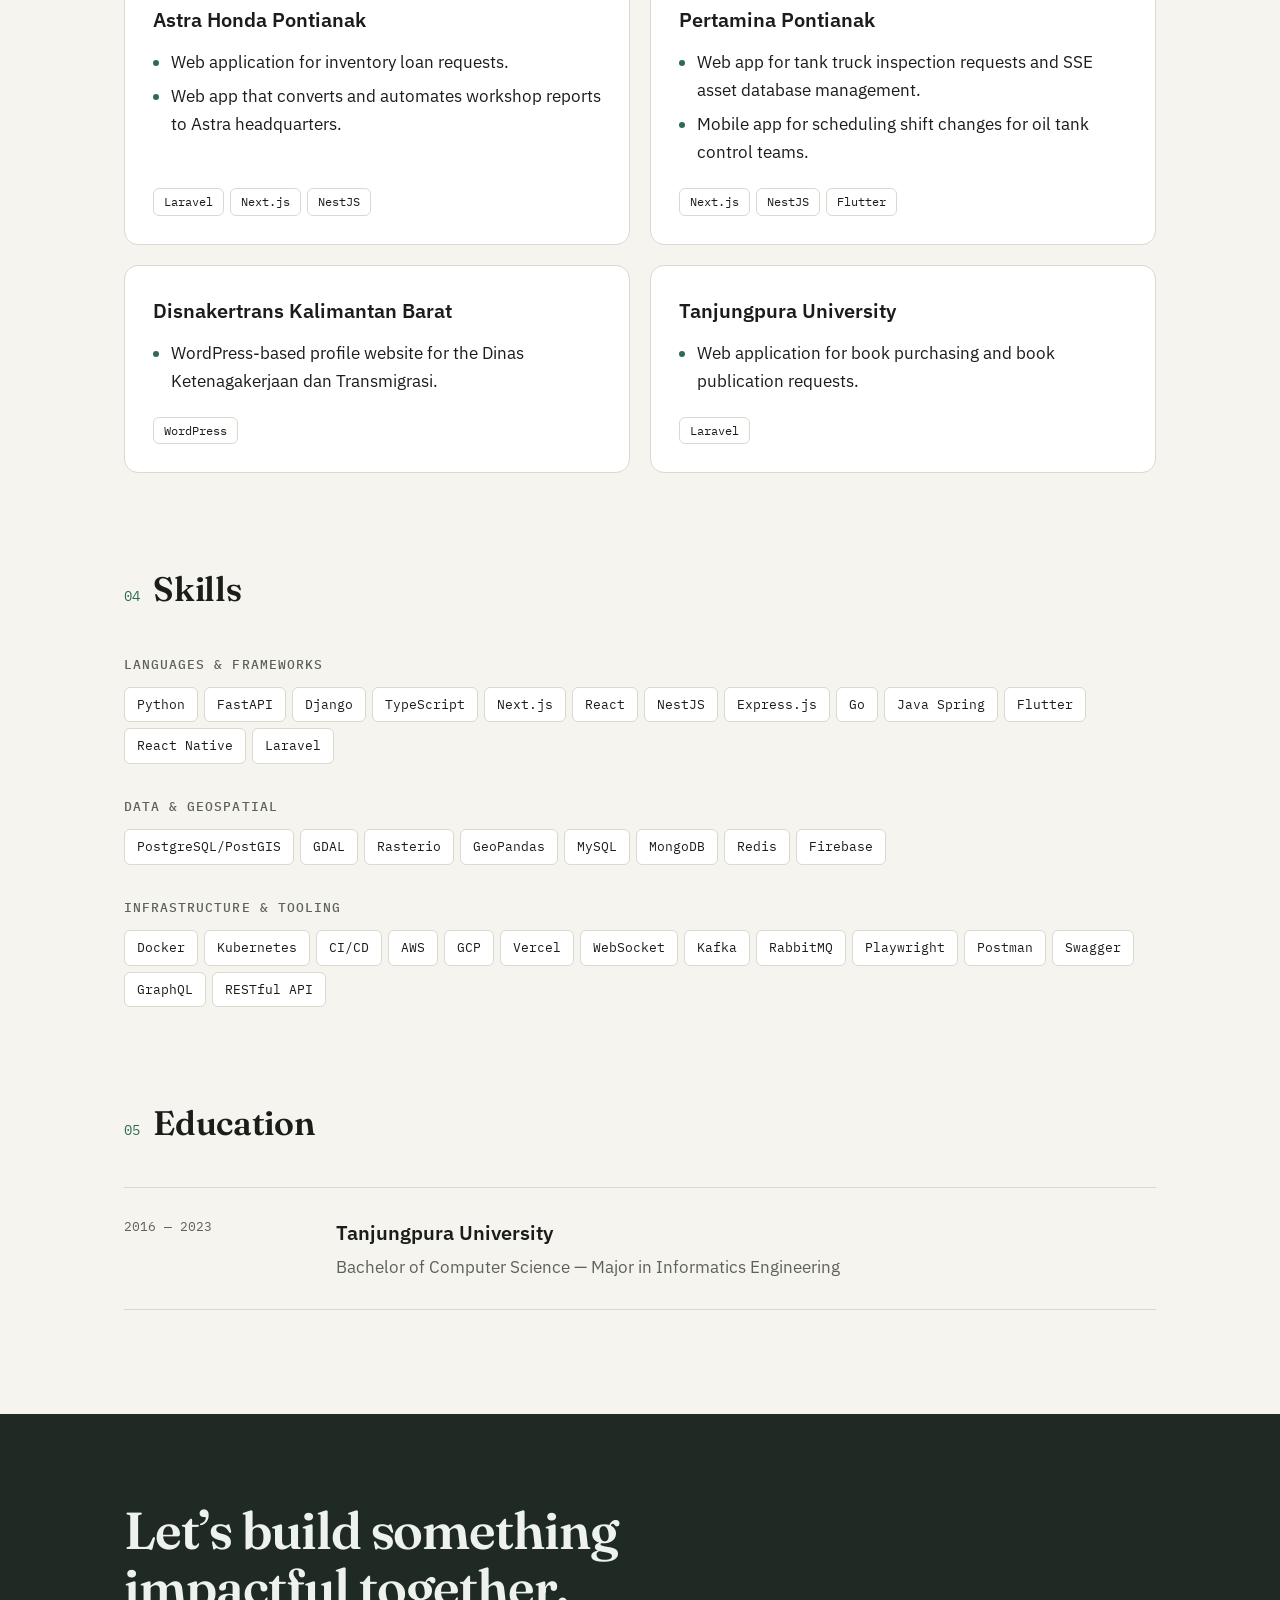
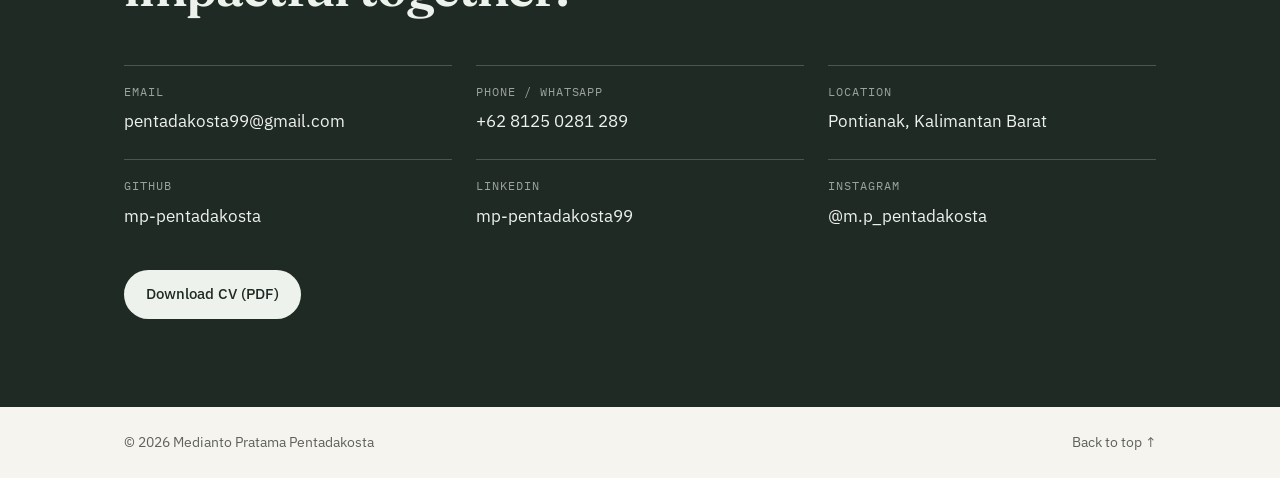
==== commit 78e158ca: "Update role to Software Engineer in highlights Update role to Software Engineer in highlights" ====
--- a/index.html
+++ b/index.html
@@ -48,7 +48,7 @@
     <!-- Stats -->
     <section class="wrap stats" aria-label="Highlights">
       <div class="stat"><strong>6+</strong><span>years of experience</span></div>
-      <div class="stat"><strong>Tech Lead</strong><span>Super App FIF mobile team</span></div>
+      <div class="stat"><strong>Software Engineer</strong><span>Full Stack Developer</span></div>
       <div class="stat"><strong>Web · Mobile · GIS</strong><span>end-to-end delivery</span></div>
     </section>
 
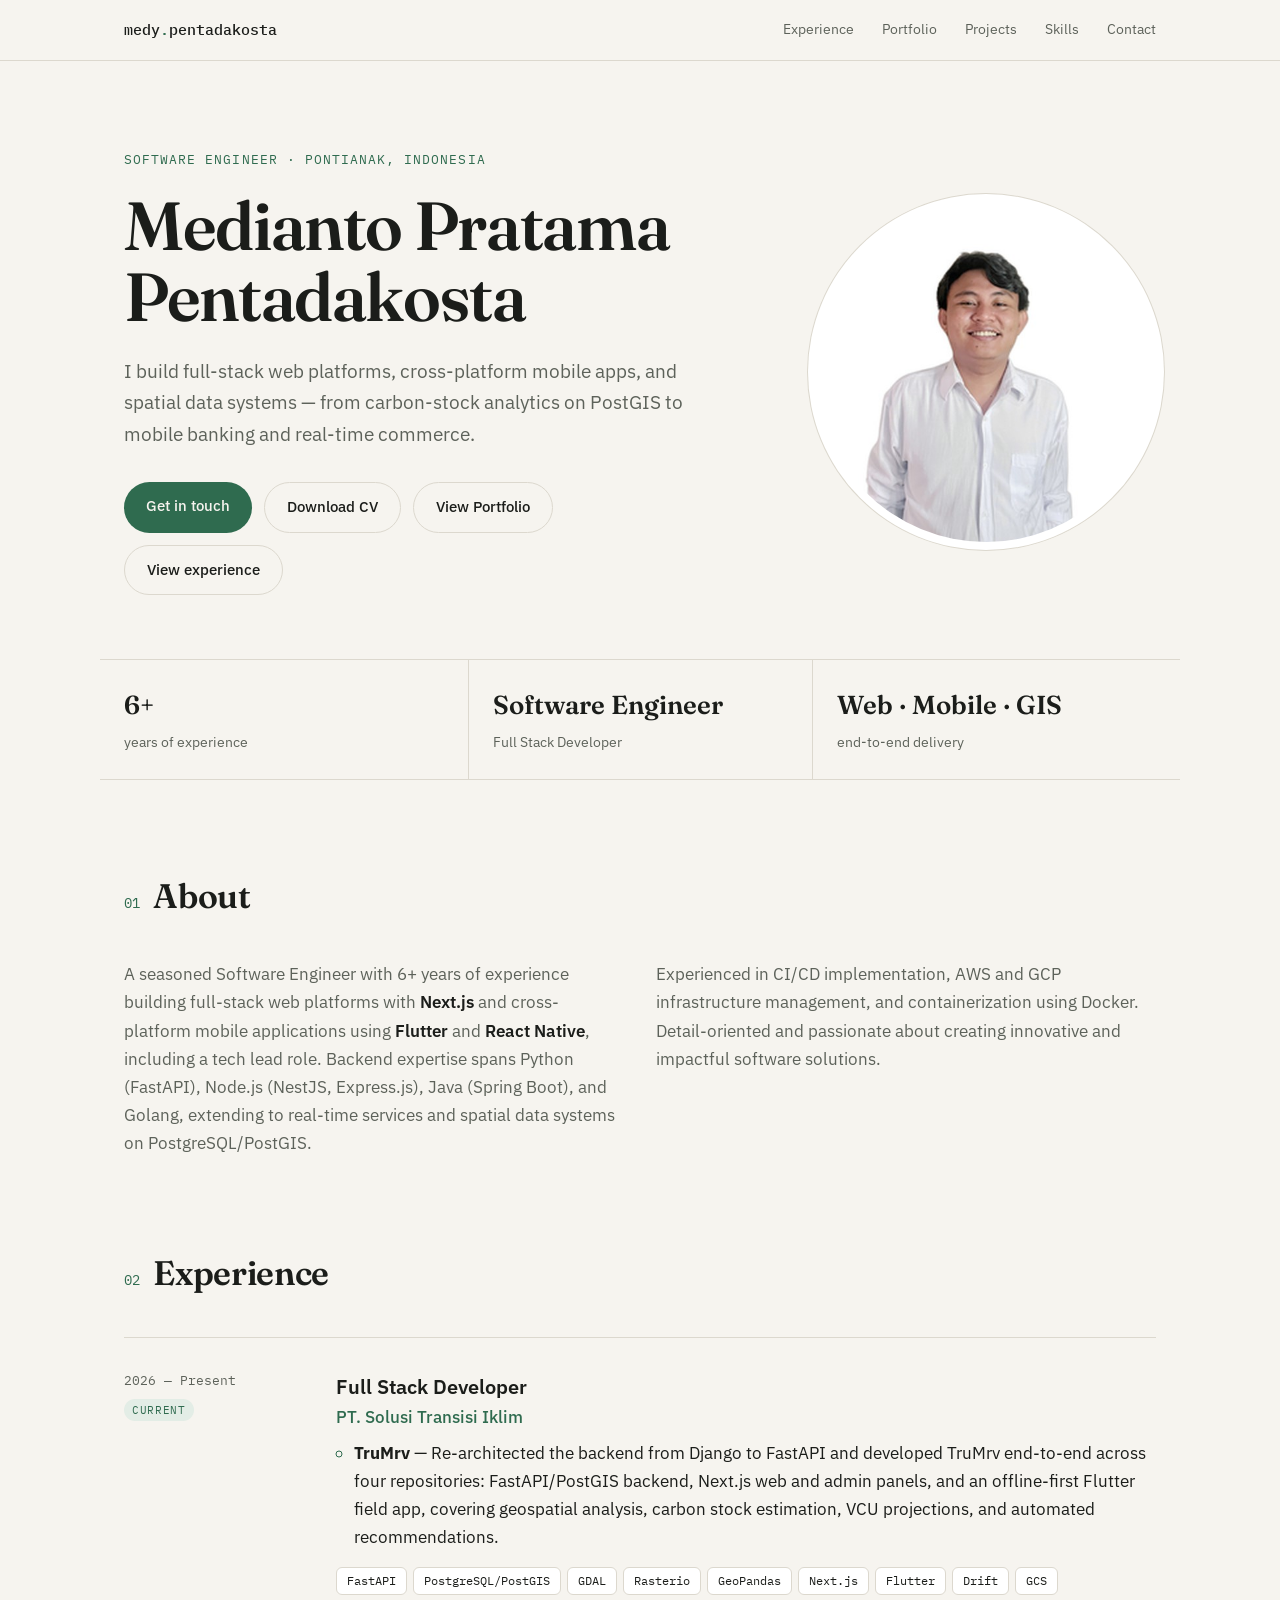
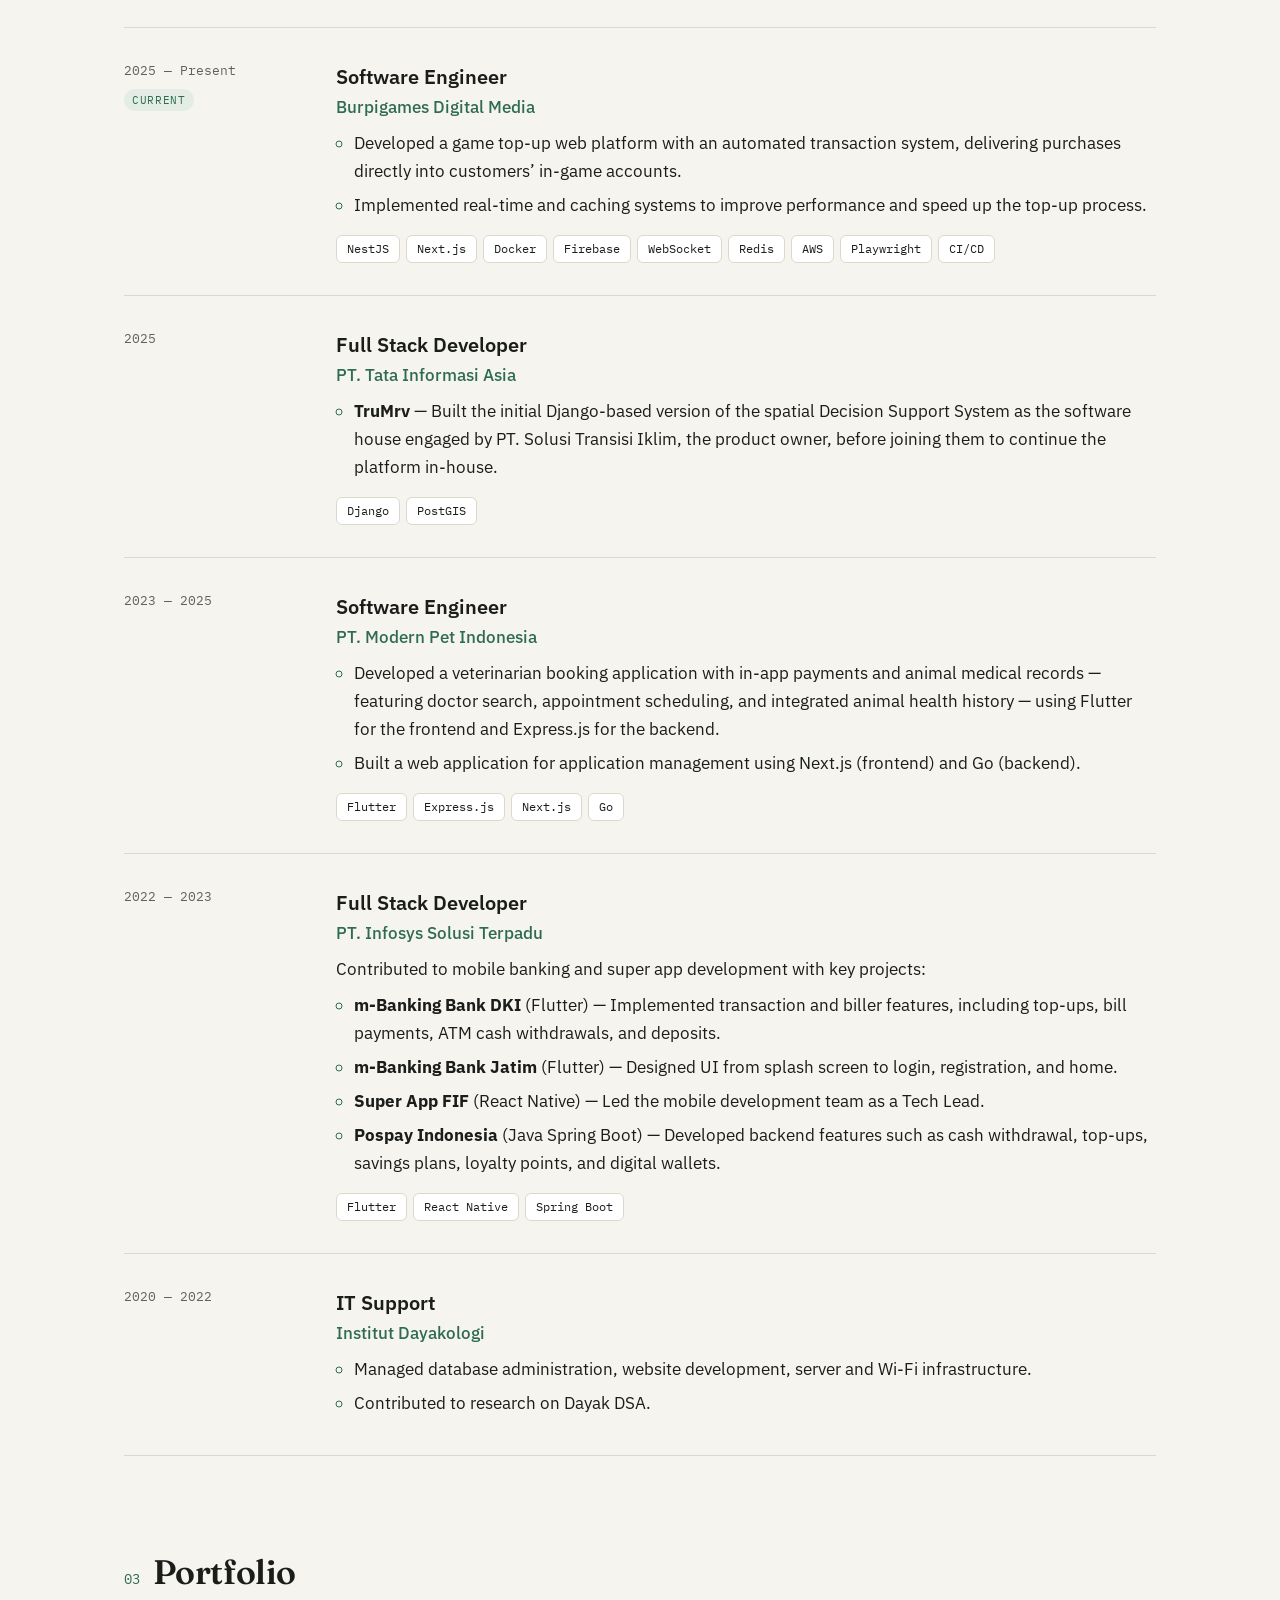
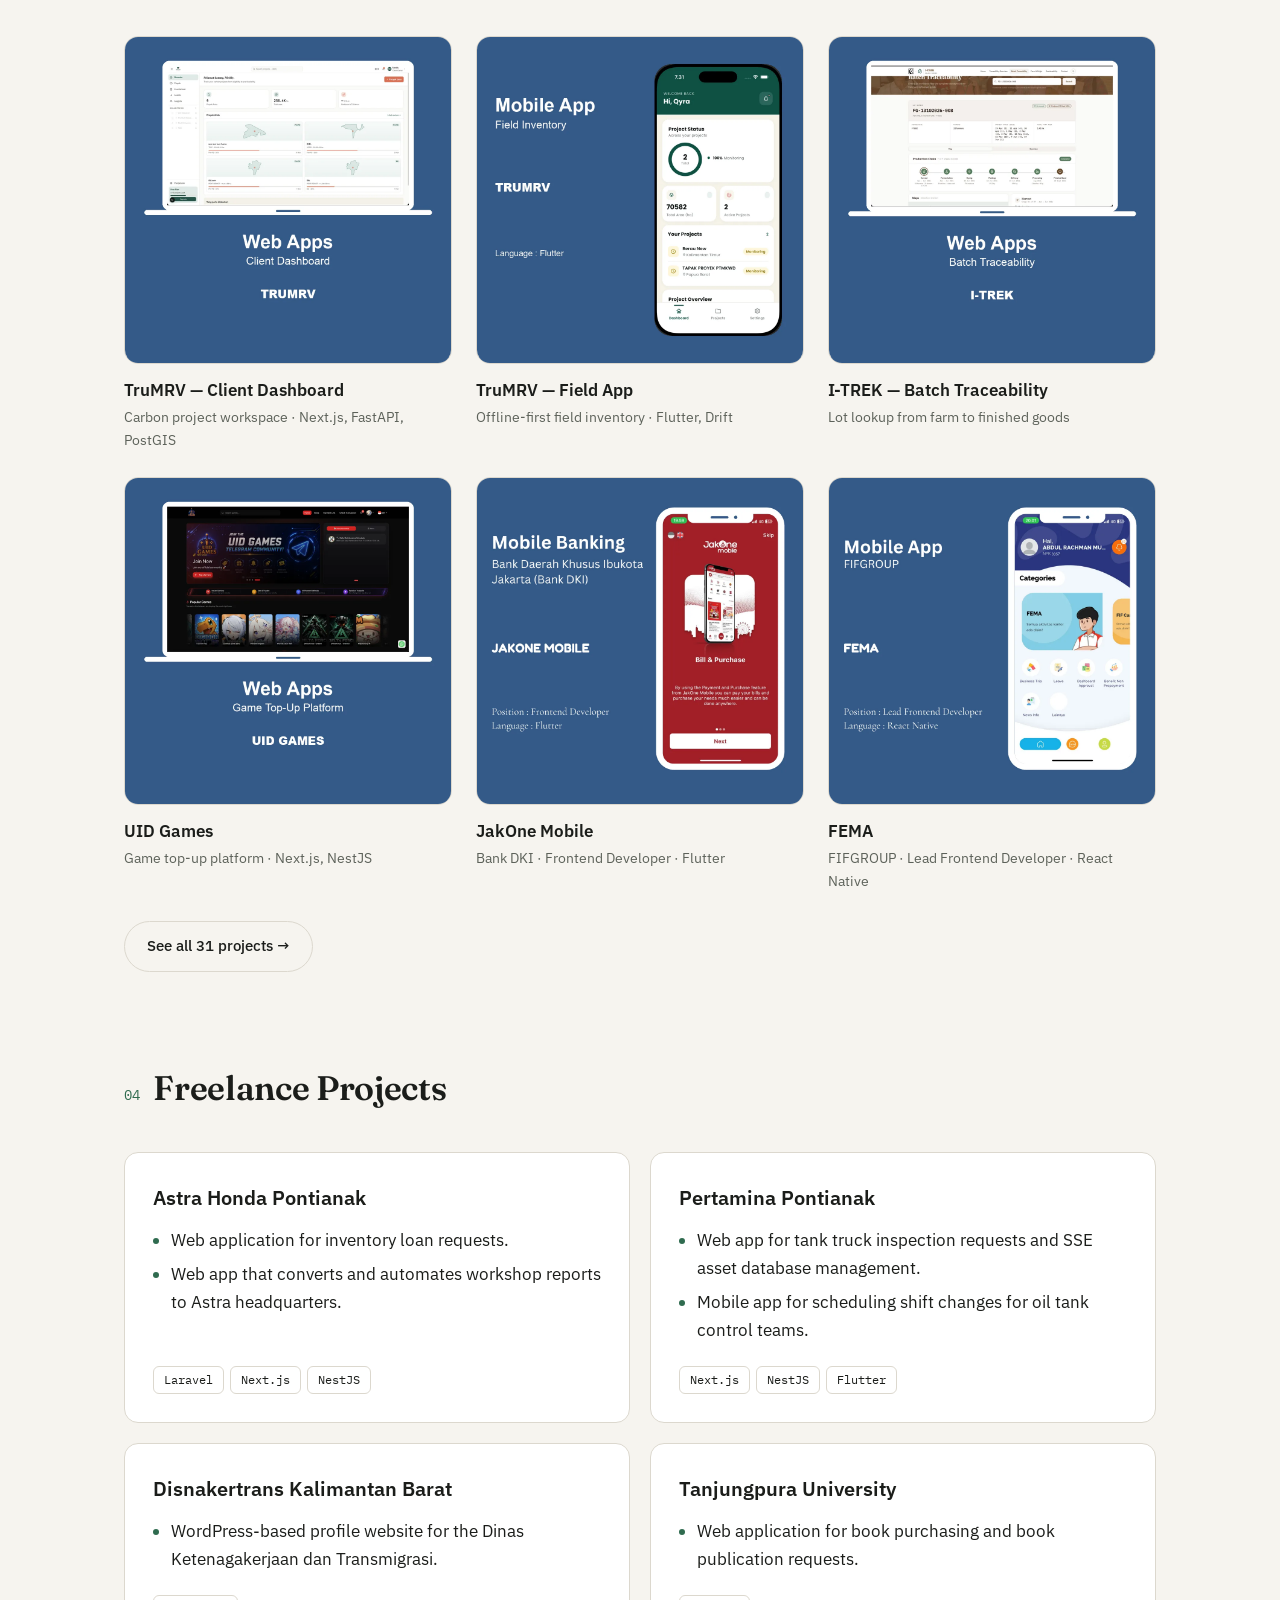
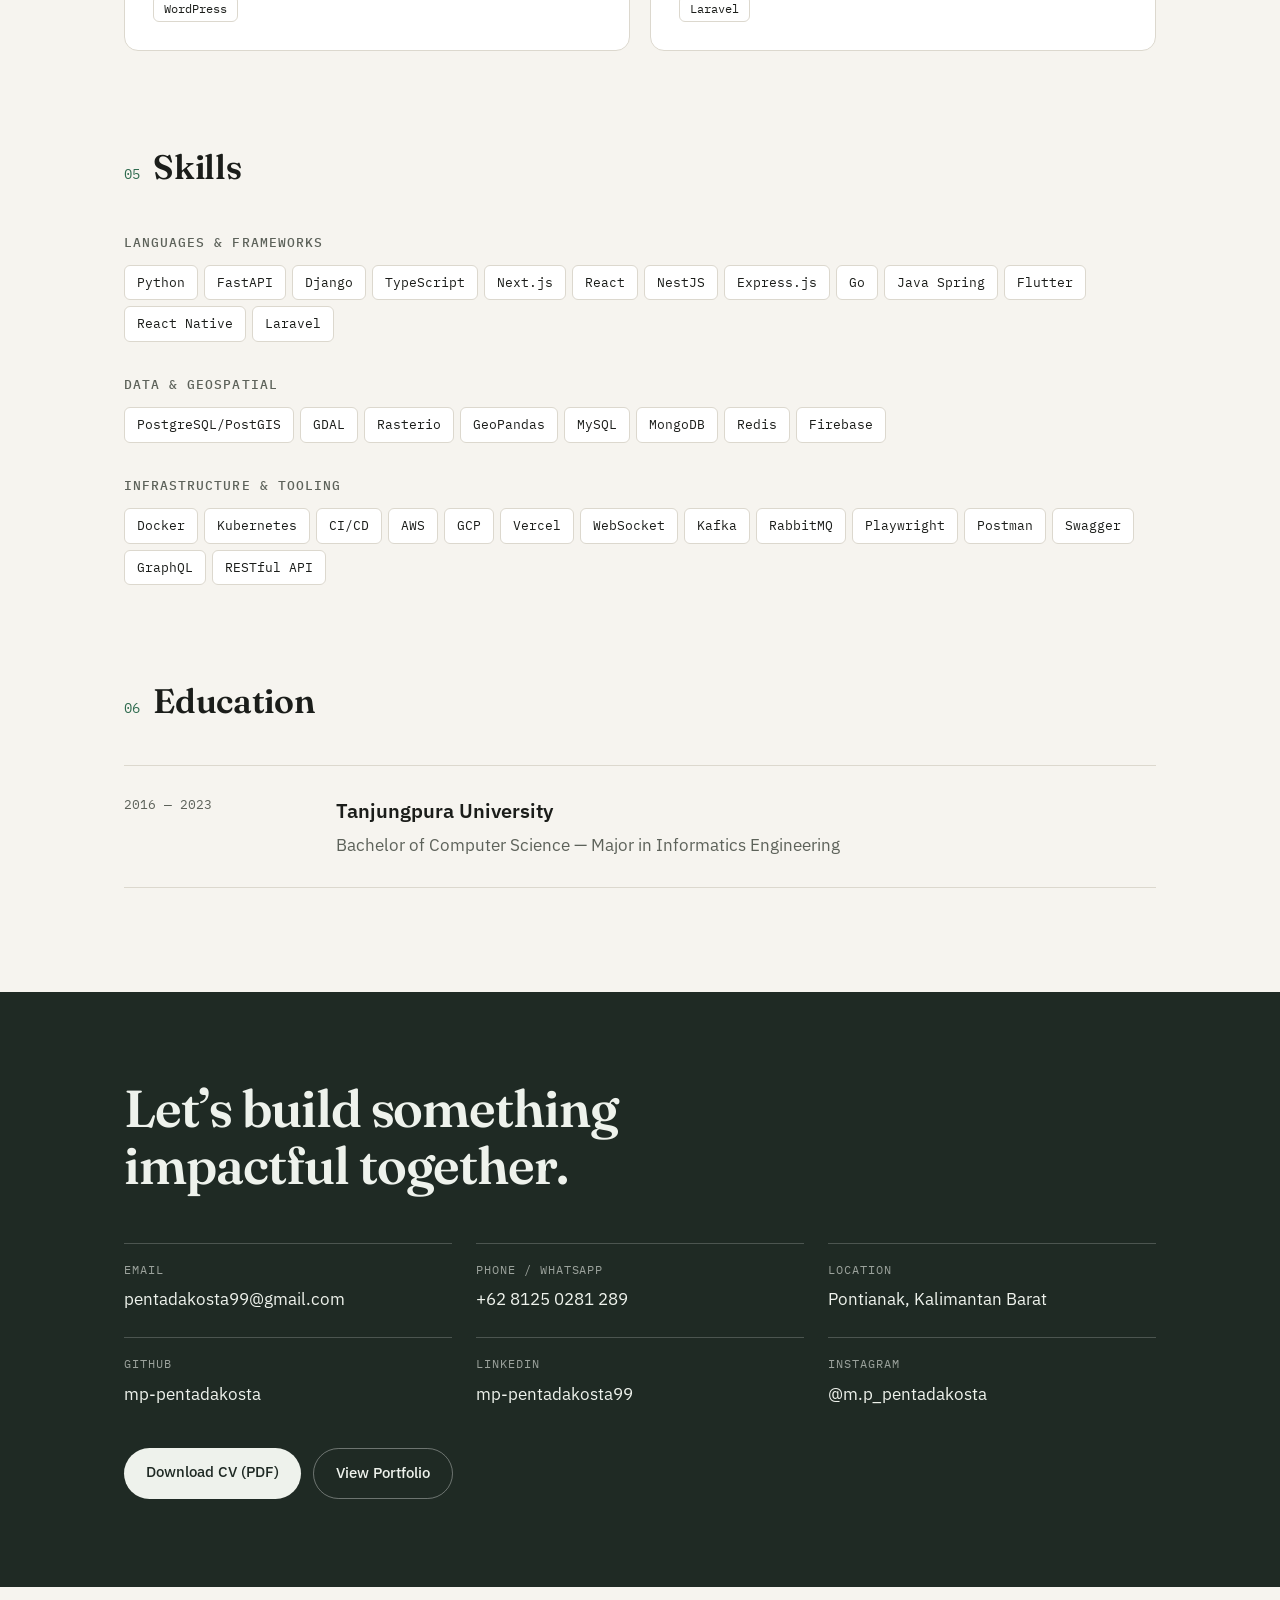
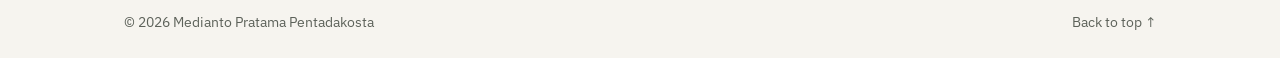
==== commit 03fd1fa6: "Add a filterable portfolio gallery with image lightbox" ====
--- a/index.html
+++ b/index.html
@@ -16,6 +16,7 @@
       <a href="#top" class="brand">medy<span>.</span>pentadakosta</a>
       <nav class="nav">
         <a href="#experience">Experience</a>
+        <a href="#portfolio">Portfolio</a>
         <a href="#projects">Projects</a>
         <a href="#skills">Skills</a>
         <a href="#contact">Contact</a>
@@ -37,6 +38,7 @@
         <div class="hero-actions">
           <a class="btn btn-primary" href="mailto:pentadakosta99@gmail.com">Get in touch</a>
           <a class="btn btn-ghost" href="assets/Medianto-Pratama-Pentadakosta-CV.pdf" download>Download CV</a>
+          <a class="btn btn-ghost" href="portfolio.html">View Portfolio</a>
           <a class="btn btn-ghost" href="#experience">View experience</a>
         </div>
       </div>
@@ -175,9 +177,64 @@
       </ol>
     </section>
 
+    <!-- Portfolio -->
+    <section class="wrap section" id="portfolio">
+      <h2 class="section-title"><span class="num">03</span> Portfolio</h2>
+      <ul class="gallery">
+        <li class="shot" data-kind="web">
+          <button type="button" class="shot-btn" data-src="assets/portfolio/22-full.webp" aria-label="Enlarge TruMRV — Client Dashboard">
+            <img src="assets/portfolio/22.webp" alt="TruMRV — Client Dashboard — Carbon project workspace · Next.js, FastAPI, PostGIS" width="1080" height="1080" loading="lazy" decoding="async">
+          </button>
+          <p class="shot-title">TruMRV — Client Dashboard</p>
+          <p class="shot-meta">Carbon project workspace · Next.js, FastAPI, PostGIS</p>
+        </li>
+        <li class="shot" data-kind="mobile">
+          <button type="button" class="shot-btn" data-src="assets/portfolio/24-full.webp" aria-label="Enlarge TruMRV — Field App">
+            <img src="assets/portfolio/24.webp" alt="TruMRV — Field App — Offline-first field inventory · Flutter, Drift" width="1080" height="1080" loading="lazy" decoding="async">
+          </button>
+          <p class="shot-title">TruMRV — Field App</p>
+          <p class="shot-meta">Offline-first field inventory · Flutter, Drift</p>
+        </li>
+        <li class="shot" data-kind="web">
+          <button type="button" class="shot-btn" data-src="assets/portfolio/27-full.webp" aria-label="Enlarge I-TREK — Batch Traceability">
+            <img src="assets/portfolio/27.webp" alt="I-TREK — Batch Traceability — Lot lookup from farm to finished goods" width="1080" height="1080" loading="lazy" decoding="async">
+          </button>
+          <p class="shot-title">I-TREK — Batch Traceability</p>
+          <p class="shot-meta">Lot lookup from farm to finished goods</p>
+        </li>
+        <li class="shot" data-kind="web">
+          <button type="button" class="shot-btn" data-src="assets/portfolio/20-full.webp" aria-label="Enlarge UID Games">
+            <img src="assets/portfolio/20.webp" alt="UID Games — Game top-up platform · Next.js, NestJS" width="1080" height="1080" loading="lazy" decoding="async">
+          </button>
+          <p class="shot-title">UID Games</p>
+          <p class="shot-meta">Game top-up platform · Next.js, NestJS</p>
+        </li>
+        <li class="shot" data-kind="mobile">
+          <button type="button" class="shot-btn" data-src="assets/portfolio/03.webp" aria-label="Enlarge JakOne Mobile">
+            <img src="assets/portfolio/03.webp" alt="JakOne Mobile — Bank DKI · Frontend Developer · Flutter" width="1080" height="1080" loading="lazy" decoding="async">
+          </button>
+          <p class="shot-title">JakOne Mobile</p>
+          <p class="shot-meta">Bank DKI · Frontend Developer · Flutter</p>
+        </li>
+        <li class="shot" data-kind="mobile">
+          <button type="button" class="shot-btn" data-src="assets/portfolio/05.webp" aria-label="Enlarge FEMA">
+            <img src="assets/portfolio/05.webp" alt="FEMA — FIFGROUP · Lead Frontend Developer · React Native" width="1080" height="1080" loading="lazy" decoding="async">
+          </button>
+          <p class="shot-title">FEMA</p>
+          <p class="shot-meta">FIFGROUP · Lead Frontend Developer · React Native</p>
+        </li>
+      </ul>
+      <p class="gallery-more"><a class="btn btn-ghost" href="portfolio.html">See all 31 projects →</a></p>
+    </section>
+
+    <dialog class="lightbox" id="lightbox" aria-label="Portfolio image">
+      <form method="dialog"><button class="lightbox-close" aria-label="Close">×</button></form>
+      <img alt="">
+    </dialog>
+
     <!-- Freelance -->
     <section class="wrap section" id="projects">
-      <h2 class="section-title"><span class="num">03</span> Freelance Projects</h2>
+      <h2 class="section-title"><span class="num">04</span> Freelance Projects</h2>
       <div class="cards">
         <article class="card">
           <h3>Astra Honda Pontianak</h3>
@@ -214,7 +271,7 @@
 
     <!-- Skills -->
     <section class="wrap section" id="skills">
-      <h2 class="section-title"><span class="num">04</span> Skills</h2>
+      <h2 class="section-title"><span class="num">05</span> Skills</h2>
       <div class="skills">
         <div class="skill-group">
           <h3>Languages &amp; Frameworks</h3>
@@ -239,7 +296,7 @@
 
     <!-- Education -->
     <section class="wrap section" id="education">
-      <h2 class="section-title"><span class="num">05</span> Education</h2>
+      <h2 class="section-title"><span class="num">06</span> Education</h2>
       <div class="edu">
         <span class="period">2016 — 2023</span>
         <div>
@@ -279,7 +336,10 @@
             @m.p_pentadakosta
           </a>
         </div>
-        <a class="btn btn-contact" href="assets/Medianto-Pratama-Pentadakosta-CV.pdf" download>Download CV (PDF)</a>
+        <div class="contact-actions">
+          <a class="btn btn-contact" href="assets/Medianto-Pratama-Pentadakosta-CV.pdf" download>Download CV (PDF)</a>
+          <a class="btn btn-contact btn-contact-ghost" href="portfolio.html">View Portfolio</a>
+        </div>
       </div>
     </section>
   </main>
@@ -288,5 +348,6 @@
     <p>© 2026 Medianto Pratama Pentadakosta</p>
     <a href="#top">Back to top ↑</a>
   </footer>
+  <script src="portfolio.js" defer></script>
 </body>
 </html>
--- a/style.css
+++ b/style.css
@@ -267,6 +267,83 @@
 .card h3 { margin-bottom: 12px; }
 .card .tags { margin-top: auto; padding-top: 16px; }
 
+/* Portfolio */
+.filters { display: flex; gap: 8px; margin-bottom: 24px; flex-wrap: wrap; }
+.filter {
+  font: 500 14px var(--sans);
+  color: var(--muted);
+  background: transparent;
+  border: 1px solid var(--line);
+  border-radius: 999px;
+  padding: 6px 16px;
+  cursor: pointer;
+}
+.filter:hover { color: var(--ink); }
+.filter.is-active { background: var(--accent); border-color: var(--accent); color: var(--bg); }
+.gallery {
+  list-style: none;
+  padding: 0;
+  margin: 0;
+  display: grid;
+  grid-template-columns: repeat(3, 1fr);
+  gap: 24px;
+}
+.shot[hidden] { display: none; }
+.shot-btn {
+  display: block;
+  width: 100%;
+  padding: 0;
+  border: 1px solid var(--line);
+  border-radius: 14px;
+  overflow: hidden;
+  background: var(--surface);
+  cursor: zoom-in;
+  transition: border-color .2s, transform .2s;
+}
+.shot-btn:hover, .shot-btn:focus-visible { border-color: var(--accent); transform: translateY(-2px); }
+.shot-btn img { display: block; width: 100%; height: auto; }
+.shot-title { margin: 12px 0 0; font-weight: 600; }
+.shot-meta { margin: 2px 0 0; font-size: 14px; color: var(--muted); }
+.gallery-more { margin: 28px 0 0; }
+.lightbox {
+  padding: 0;
+  border: 0;
+  border-radius: 14px;
+  background: transparent;
+  max-width: min(92vw, 860px);
+  width: 100%;
+}
+.lightbox::backdrop { background: rgba(0, 0, 0, .8); }
+.lightbox img { display: block; width: 100%; height: auto; border-radius: 14px; }
+.lightbox-close {
+  position: absolute;
+  top: 10px;
+  right: 10px;
+  width: 40px;
+  height: 40px;
+  border: 0;
+  border-radius: 50%;
+  background: rgba(0, 0, 0, .55);
+  color: #fff;
+  font-size: 24px;
+  line-height: 1;
+  cursor: pointer;
+}
+
+/* Portfolio page */
+.page-head { padding-top: 72px; }
+.page-head h1 { margin-bottom: 16px; }
+.back-link {
+  display: inline-block;
+  margin-bottom: 32px;
+  font-size: 15px;
+  color: var(--muted);
+  text-decoration: none;
+}
+.back-link:hover { color: var(--accent); }
+.section-tight { padding-top: 16px; padding-bottom: 88px; }
+.nav a[aria-current="page"] { color: var(--ink); }
+
 /* Skills */
 .skills { display: grid; gap: 32px; }
 .skill-group h3 {
@@ -320,11 +397,17 @@
   overflow-wrap: anywhere;
 }
 .contact-list a:hover { color: #9fd8b8; }
+.contact-actions { display: flex; gap: 12px; flex-wrap: wrap; margin-top: 40px; }
 .btn-contact {
-  margin-top: 40px;
   background: var(--contact-ink);
   color: var(--contact-bg);
 }
+.btn-contact-ghost {
+  background: transparent;
+  color: var(--contact-ink);
+  border: 1px solid rgba(255, 255, 255, .35);
+}
+.btn-contact-ghost:hover { background: rgba(255, 255, 255, .08); }
 .label {
   display: block;
   font-family: var(--mono);
@@ -356,6 +439,7 @@
   }
   .hero-photo { order: -1; justify-self: start; max-width: 160px; }
   .about, .cards, .contact-list { grid-template-columns: 1fr; }
+  .gallery { grid-template-columns: repeat(2, 1fr); gap: 16px; }
   .stats { grid-template-columns: 1fr; }
   .stat + .stat { padding-left: 0; border-left: 0; border-top: 1px solid var(--line); }
   .job, .edu { grid-template-columns: 1fr; gap: 12px; }
@@ -368,4 +452,5 @@
   .section { padding-top: 64px; }
   .section-title { font-size: 28px; }
   .footer { flex-direction: column; gap: 8px; }
-}
+  .gallery { grid-template-columns: 1fr; }
+}
